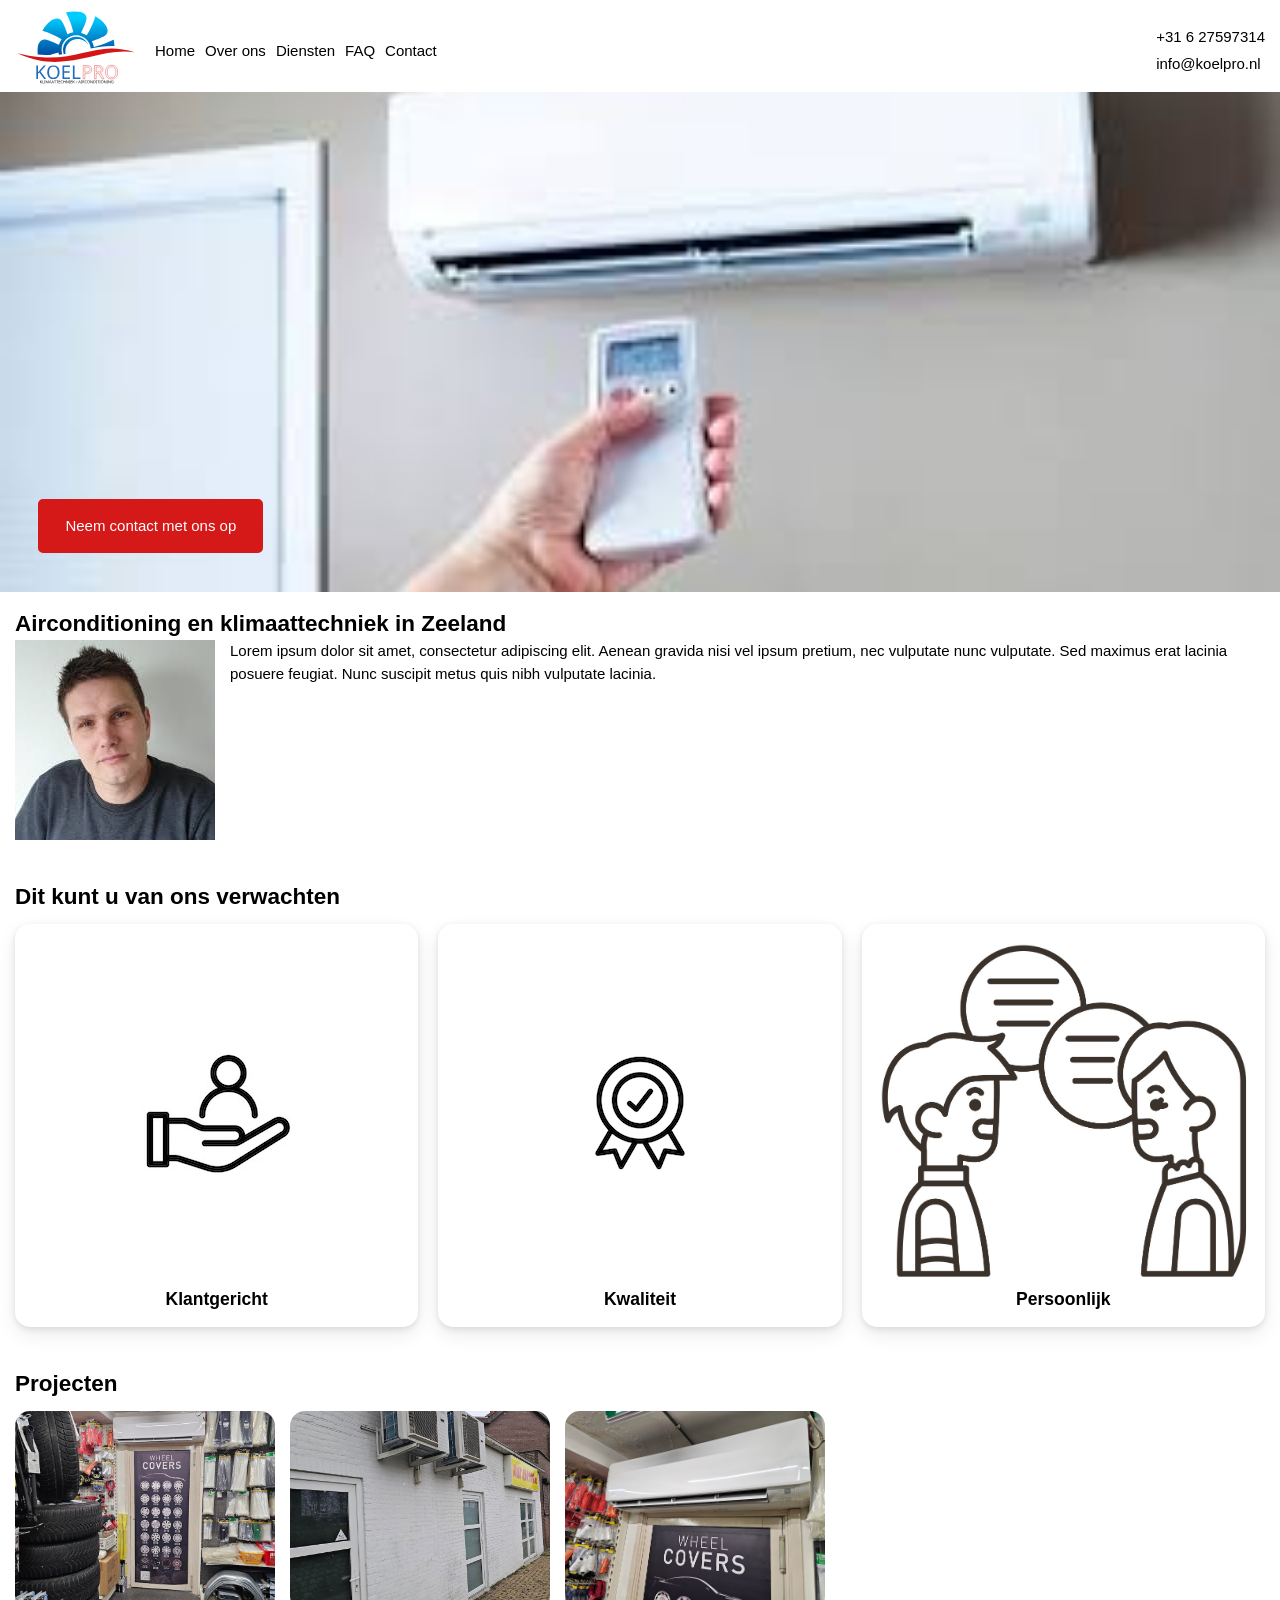
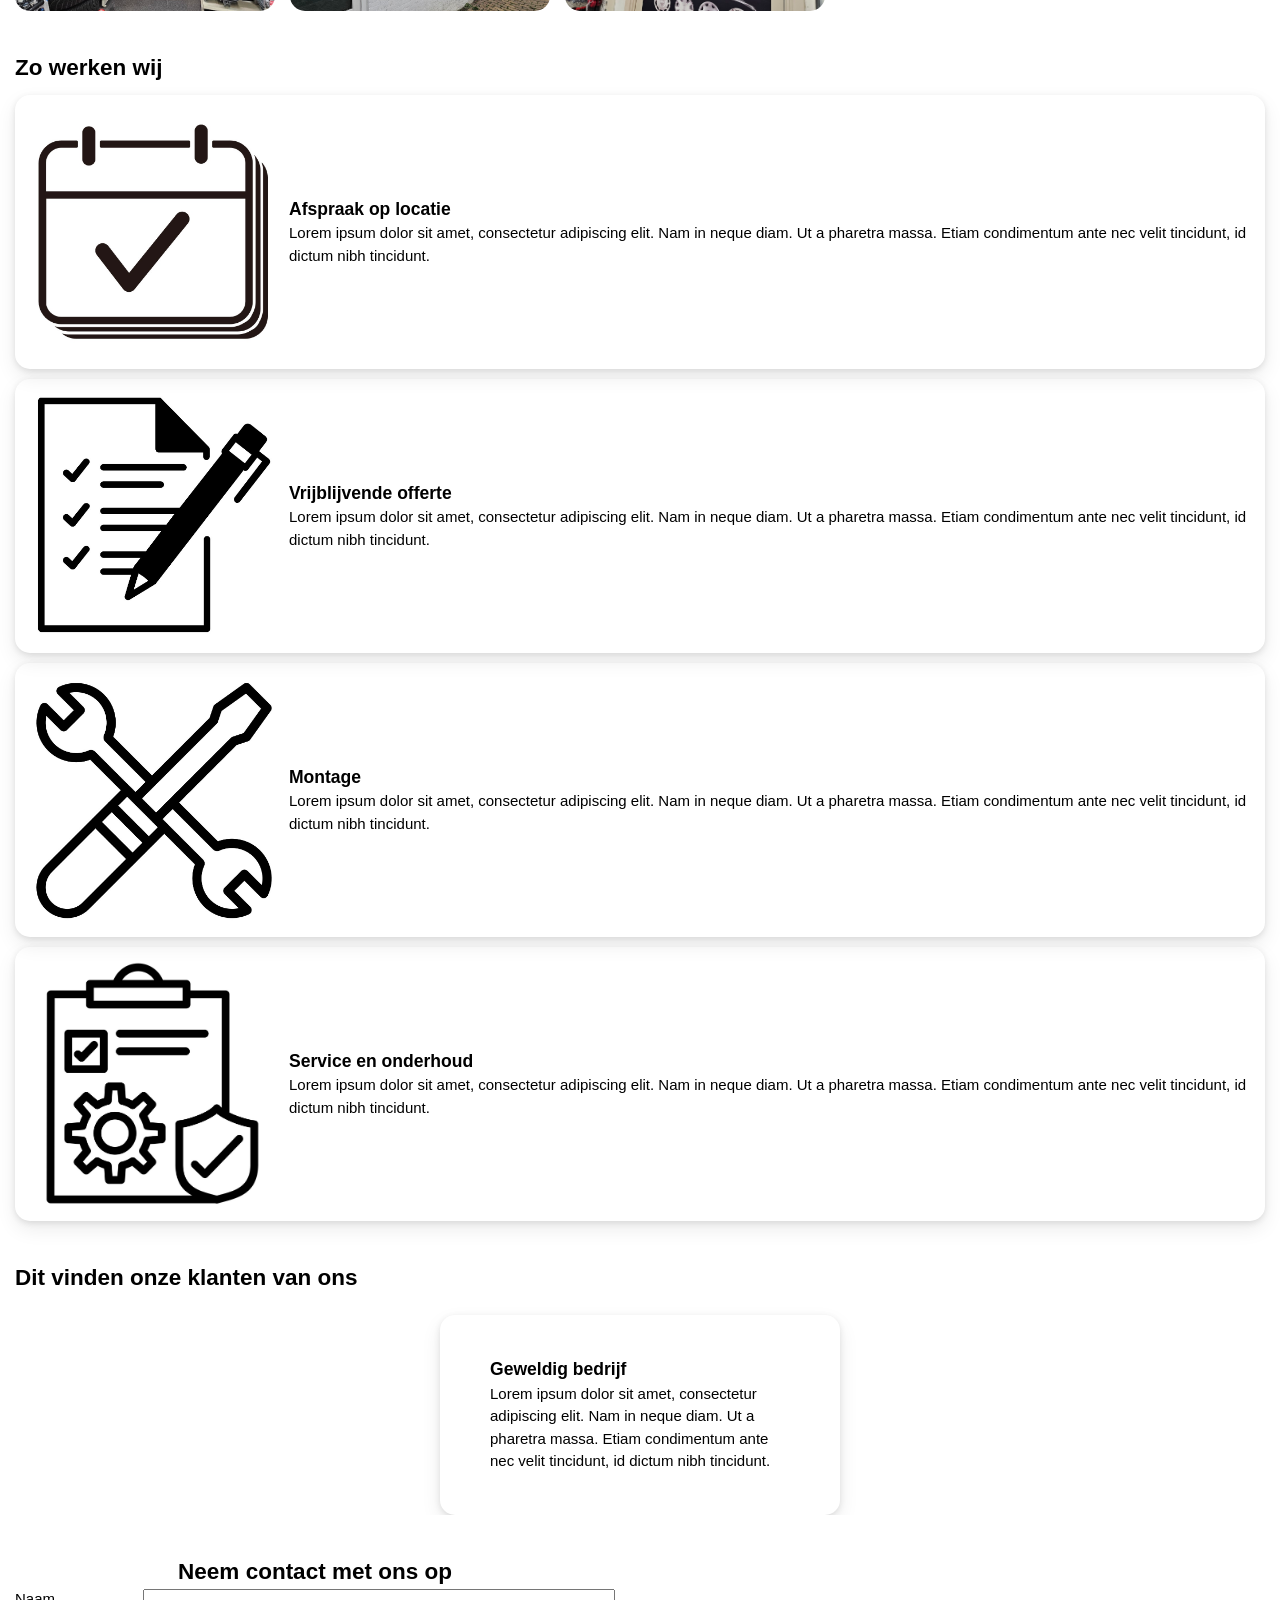
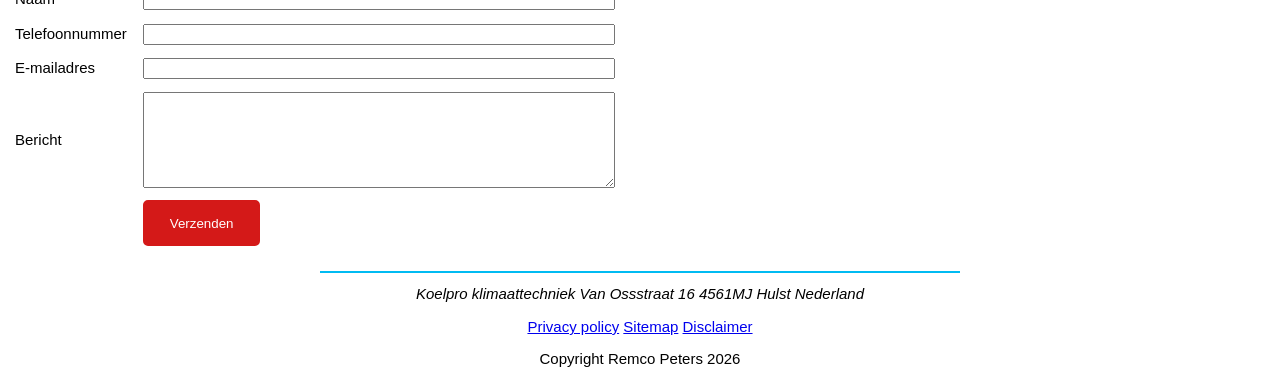
==== index.html @ f45bdb75 "added line to footer" ====
<!DOCTYPE html>
<html lang="nl-NL">

<head>
    <meta charset="UTF-8">
    <meta name="viewport" content="width=device-width, initial-scale=1.0">
    <meta name="robots" content="index, follow">
    <link rel="stylesheet" href="styles.css">
    <title>Koelpro | Airconditioning en klimaattechniek in Zeeland en omgeving</title>
    <meta name="description" content="Koelpro is uw partner in klimaattechniek. Door onze persoonlijke benadering en jarenlange ervaring bent u bij ons in goede handen.">
</head>

<body>
    <header class="pageheader">
        <div class="pageheader__top">
            <a class="pageheader__logo" href="index.html">
                <img src="/images/koelpro-logo-emailhandtekening.svg" alt="Koelpro logo">
            </a>
            <nav class="pageheader__nav">
                <a class="pageheader__navitem" href="index.html">Home</a>
                <a class="pageheader__navitem" href="over-ons.html">Over ons</a>
                <a class="pageheader__navitem" href="diensten.html">Diensten</a>
                <a class="pageheader__navitem" href="faq.html">FAQ</a>
                <a class="pageheader__navitem" href="contact.html">Contact</a>
            </nav>
            <div class="pageheader__right">
                <div class="pageheader__contact">
                    <a class="pageheader__contactphone" href="tel:+31627597314">+31 6 27597314</a>
                    <a class="pageheader__contactemail" href="mailto:info@koelpro.nl">info@koelpro.nl</a>
                </div>
            </div>
        </div>
    </header>

    <main>
        <section class="hero">
            <img class="hero__image" src="/images/hero-slide-1.jpg" alt="Binnenunit airconditioning gemonteerd aan muur">
            <div class="hero__text">
                <a class="cta__button" href="#contact">Neem contact met ons op</a>
            </div>
        </section>
        
        <section class="introductie section-padding">
            <h1>Airconditioning en klimaattechniek in Zeeland</h1>
                <div class="introductie__voorstellen">
                    <img src="/images/eigenaar.jpeg" alt="Foto van eigenaar">
                    <p>Lorem ipsum dolor sit amet, consectetur adipiscing elit. Aenean gravida nisi vel ipsum pretium, 
                    nec vulputate nunc vulputate. Sed maximus erat lacinia posuere feugiat. Nunc suscipit metus quis 
                    nibh vulputate lacinia.</p>
                </div>
        </section>

        <section class="values section-padding">
            <h2>Dit kunt u van ons verwachten</h2>
            <div class="values__cardcontainer">
                <div class="values__card card">
                    <img class="values__img" src="/images/icon-klantgericht.jpg" alt="Icoon van een hand die een poppetje draagt">
                    <h3>Klantgericht</h3>
                </div>

                <div class="values__card card">
                    <img class="values__img" src="/images/icon-kwaliteit.png" alt="Icoon van een kwaliteitslabel">
                    <h3>Kwaliteit</h3>
                </div>
                
                <div class="values__card card">
                    <img class="values__img" src="/images/icon-persoonlijk.jpg" alt="Icoon van 2 mensen die praten">
                    <h3>Persoonlijk</h3>
                </div>
            </div>
        </section>

        <section class="projects section-padding">
            <div>
                <h2>Projecten</h2>
                <div class="projects__gallery">
                    <img src="/images/projecten/winkel-hulst-1.jpg" alt="Foto van airco in winkel" class="projects__img">
                    <img src="images/projecten/winkel-hulst-2.jpg" alt="Foto van airco aan buitenkant winkel" class="projects__img">
                    <img src="images/projecten/winkel-hulst-3.jpg" alt="Foto van airco in winkel close-up" class="projects__img">
                </div>
            </div>
        </section>

        <section class="werkwijze section-padding">
            <div>
                <h2>Zo werken wij</h2>
                <div class="werkwijze__card card">
                    <img class="werkwijze__img" src="/images/icon-eerste-afspraak.jpg" alt="Icoon van een kalender">
                    <div class="werkwijze__tekst">
                        <h3>Afspraak op locatie</h3>
                        <p>Lorem ipsum dolor sit amet, consectetur adipiscing elit. Nam in neque diam. 
                        Ut a pharetra massa. Etiam condimentum ante nec velit tincidunt, id dictum nibh tincidunt.</p>
                    </div>
                </div>

                <div class="werkwijze__card card">
                    <img class="werkwijze__img" src="/images/icon-offerte.jpg" alt="Icoon van een offerte met een pen">
                    <div class="werkwijze__tekst">
                        <h3>Vrijblijvende offerte</h3>
                        <p>Lorem ipsum dolor sit amet, consectetur adipiscing elit. Nam in neque diam. 
                        Ut a pharetra massa. Etiam condimentum ante nec velit tincidunt, id dictum nibh tincidunt.</p>
                    </div>
                </div>

                <div class="werkwijze__card card">
                    <img class="werkwijze__img" src="/images/icon-montage.jpg" alt="Icoon van gereedschap">
                    <div class="werkwijze__tekst">
                        <h3>Montage</h3>
                        <p>Lorem ipsum dolor sit amet, consectetur adipiscing elit. Nam in neque diam. 
                        Ut a pharetra massa. Etiam condimentum ante nec velit tincidunt, id dictum nibh tincidunt.</p>
                    </div>
                </div> 

                <div class="werkwijze__card card">
                    <img class="werkwijze__img" src="/images/icon-service.jpg" alt="Icoon van een checklist">
                    <div class="werkwijze__tekst">
                        <h3>Service en onderhoud</h3>
                        <p>Lorem ipsum dolor sit amet, consectetur adipiscing elit. Nam in neque diam. 
                        Ut a pharetra massa. Etiam condimentum ante nec velit tincidunt, id dictum nibh tincidunt.</p>
                    </div>
                </div>
            </div>
        </section>

        <section class="reviews section-padding">
            <h2>Dit vinden onze klanten van ons</h2>
            <div class="reviews__cards">
                <div class="card reviews__card">
                    <h3>Geweldig bedrijf</h3>
                    <p>Lorem ipsum dolor sit amet, consectetur adipiscing elit. Nam in neque diam.
                    Ut a pharetra massa. Etiam condimentum ante nec velit tincidunt, id dictum nibh tincidunt.</p>
                </div>
                <div class="card reviews__card">
                    <h3>Heel persoonlijk</h3>
                    <p>Lorem ipsum dolor sit amet, consectetur adipiscing elit. Nam in neque diam.
                    Ut a pharetra massa. Etiam condimentum ante nec velit tincidunt, id dictum nibh tincidunt.</p>
                </div>
                <div class="card reviews__card">
                    <h3>Een verademing</h3>
                    <p>Lorem ipsum dolor sit amet, consectetur adipiscing elit. Nam in neque diam.
                    Ut a pharetra massa. Etiam condimentum ante nec velit tincidunt, id dictum nibh tincidunt.</p>
                </div>
            </div>
        </section>

        <section id="contact" class="contactformhome section-padding">
            <div class="contactformulier">
                <h2>Neem contact met ons op</h2>
                <form action="#" method="post">
                    <div class="contact__naam">
                        <label for="homenaam">Naam</label>                        
                        <input type="text" id="homenaam" name="naam" required>
                    </div>

                    <div class="contact_telefoonnummer">
                        <label for="hometelefoonnummer">Telefoonnummer</label>
                        <input type="tel" id="hometelefoonnummer" name="telefoonnummer" required>
                    </div>

                    <div class="contact__email">
                        <label for="homeemailadres">E-mailadres</label>
                        <input type="email" id="homeemailadres" name="emailadres" required>
                    </div>

                    <div class="contact__bericht">
                        <label for="homebericht">Bericht</label>
                        <textarea id="homebericht" name="bericht" rows="6" required></textarea>
                    </div>

                    <button type="submit" class="cta__button">Verzenden</button>
                </form>
            </div>
        </section>
    </main>

    <footer class="pagefooter pagefooter__line">
            <div class="pagefooter__address">
                <address>Koelpro klimaattechniek Van Ossstraat 16 4561MJ Hulst Nederland</address>
            </div>
            <div class="pagefooter__links">
                <a href="#">Privacy policy</a>
                <a href="#">Sitemap</a>
                <a href="#">Disclaimer</a>
            </div>
            <div class="pagefooter__copyright">
                <p>Copyright Remco Peters 2026</p>
            </div>
    </footer>

<script src="main.js"></script>

</body>

</html>
---- styles.css ----
/* ------------------------------------ROOT VARIABLES------------------------------------*/
:root {
    /* colors */
    --color-primary-blue: #0E6298;
    --color-primary-blue2: #00bbf2;
    --color-primary-white: #ffffff;
    --color-cta: #D41918;

    --color-text-base: #000;
    --color-text-light: #fff;

    --color-background: #fff;

    /* typography */
    --font-size-base: 15px;

    --lineheight-base: 1.5;
}

/* ------------------------------------GENERAL------------------------------------ */
*, *::before, *::after {
    box-sizing: border-box;
}

html, body {
    height: 100%; /* essentieel voor sticky footer */
    margin: 0;
    scroll-behavior: smooth;
}

body {
    font-family: Arial, Helvetica, sans-serif;
    font-size: var(--font-size-base);
    line-height: var(--lineheight-base);
    margin: 0px;
    background-color: var(--color-background);
    color: var(--color-text-base);
    min-height: 100%;
    display: flex;
    flex-direction: column;
}

h1, h2, h3, h4, p {
    margin: 0px;
}

.section-padding {
    padding: 15px 15px 25px 15px;
}

.sectiontitle-padding {
    padding-top: 15px;
}

.card {
    box-shadow:
        0 2px 6px rgba(0,0,0,0.1),
        0 8px 20px rgba(0,0,0,0.08);
    border-radius: 15px;
    padding: 15px;
    margin-top: 10px;
    display: inline-block;
}

main {
    flex: 1;
}

.cta__button {
    color: var(--color-text-light);
    border: var(--color-cta);
    border-style: solid;
    background-color: var(--color-cta);
    border-radius: 5px;
    padding: clamp(5px, 1vw, 14px) clamp(10px, 2vw, 24px);
    cursor: pointer;
    width: fit-content;
    margin-top: auto;
    text-decoration: none;
}

/* ------------------------------------HEADER AND FOOTER------------------------------------ */
.pageheader {
    background-color: var(--color-primary-white);
    padding-top: 10px;
    display: flex;
    flex-direction: column;
    position: relative;
}

.pageheader__top {
    display: flex;
}

.pageheader__logo img {
    max-width: 150px;
}

.pageheader__right {
    display: flex;
    flex-direction: column;
    align-items: flex-end;
    justify-content: center;
    padding-right: 15px;
    /* gap: 10px;
    margin-left: auto;
    padding-right: 10px; */
}

.pageheader__contact {
    display: flex;
    flex-direction: column;
    gap: 5px;
}

.pageheader__nav {
    display: flex;
    flex-direction: row;
    align-items: center;
    justify-content: center;
    margin-right: auto;
}

.pageheader__navitem {
    text-decoration: none;
    color: var(--color-text-dark);
    padding: 5px;
}

.pageheader__contactphone, .pageheader__contactemail {
    text-decoration: none;
    color: var(--color-text-dark);
}

.pagefooter {
    background-color: var(--color-primary-white);
    display: flex;
    flex-direction: column;
    align-items: center;
    padding: 10px;
    margin-left: auto;
    margin-right: auto;
}

.pagefooter__line {
    border-top: 2px solid var(--color-primary-blue2);
    width: 50%;
}

.pagefooter__links, .pagefooter__address {
    padding-bottom: 10px;
}

/* .pagefooter__address address {
    text-align: center;
} */

.pagefooter__spacer {
    flex: 1;
}

/* ------------------------------------INDEX.HTML------------------------------------ */

.hero {
    display: grid;
}

.hero__image {
    grid-area: 1 / 1;
    width: 100vw;
    height: 500px;
    /* min-height: clamp(300px, 50vw, 700px); */
    object-fit: cover;
}

.hero__text {
    grid-area: 1 / 1;
    padding: clamp(15px, 3vw, 40px);
    display: flex;
    flex-direction: column;
    gap: clamp(16px, 4vw, 48px);
}

.introductie {
    /* background-color: var(--color-primary-blue); */
    background-color: var(--color-primary-white);
    display: flex;
    flex-wrap: nowrap;
    flex-direction: column;
}

.introductie img {
    float: left;
    padding-right: 15px;
    padding-bottom: 0px;
}

.values {
    background-color: var(--color-background);
    /* display: flex; */
    flex-direction: column;
    flex-wrap: wrap;
    gap: 10px;
}

.values__cardcontainer {
    display: flex;
    flex-direction: row;
    gap: 20px;
}

.values__img {
    width: 100%;
    flex: 1 1 auto;   
    min-height: 0;      
    min-width: 0;
    object-fit: scale-down;
}

.values__card {
    aspect-ratio: 1 / 1;
    display: flex;
    flex-direction: column;
    align-items: center;
    flex: 1 1 0;
    min-height: 0;
    min-width: 0;
}

.projects {
    /* background-color: var(--color-primary-blue); */
    background-color: var(--color-primary-white);
}

.projects__gallery {
    display: flex;
    gap: 15px;
    overflow-x: auto;
    scroll-snap-type: x mandatory;
    padding-bottom: 0px;
    margin-top: 10px;
    scrollbar-width: none;
    scroll-marker-group: after;
}

.projects__img::scroll-marker {
    content: " ";
    border: 1px solid var(--color-cta);
    height: 1em;
    width: 1em;
    border-radius: 50%;
}

.projects__img {
    flex: 0 0 auto;
    width: 260px;
    height: 200px;
    object-fit: cover;
    border-radius: 15px;
    scroll-snap-align: start;
}

.werkwijze {
    background-color: var(--color-background);
}

.werkwijze__img {
    width: 20%;
    height: 92%;
    object-fit: scale-down;
    aspect-ratio: 1 / 1;
}

.werkwijze__card {
    width: 100%;
    display: flex;
    flex-direction: row;
    align-items: center;
    gap: 15px;
}

.reviews {
    /* background-color: var(--color-primary-blue); */
    background-color: var(--color-primary-white);
    /* width: 100vw; */
}

.reviews__cards {
    overflow-x: auto;
    scroll-snap-type: x mandatory;
    /* width: 100vw; */
    display: flex;
    flex-direction: row;
    --card-width: min(85%, 400px);
    gap: 0;                      /* was 15px */
    padding-block: 10px;         /* voorkomt afgeknipte box-shadow */
    /* verwijder max-width en margin-inline uit mijn vorige voorstel */
    scrollbar-width: none;
    padding-bottom: 0px;
    scroll-marker-group: after;
}

.reviews__card {
    background-color: var(--color-background);
    scroll-snap-align: center;
    display: flex;
    flex-direction: column;
    justify-content: center;
    flex: 0 0 var(--card-width);
    margin-inline: calc((100% - var(--card-width)) / 2);
    padding: 0 50px 0 50px;
    height: 200px;
}

.reviews__cards::after {
    content: "";
    flex: 0 0 calc((100% - var(--card-width)) / 2);
}

.reviews__card::scroll-marker {
    content: " ";
    border: 1px solid var(--color-cta);
    height: 1em;
    width: 1em;
    border-radius: 50%;
}

::scroll-marker-group {
    display: flex;
    gap: 0.2em;
    justify-content: center;
    margin-top: 5px;    
}

::scroll-marker:target-current {
  background: var(--color-cta);
}

/* ------------------------------------over-ons.HTML------------------------------------ */
.aboutus > img {
    float: left;
    padding-right: 25px;
    padding-bottom: 3px;
}

/* ------------------------------------diensten.HTML------------------------------------ */
.producten > .card {
    margin-bottom: 10px;
}

/* ------------------------------------FAQ.HTML------------------------------------ */

.faq__category {
    padding-top: 15px;
}

.faq__question {
    padding-bottom: 15px;
}

.faq__card {
    width: 100%;
}

/* ------------------------------------CONTACT.HTML------------------------------------ */

.contact__form {
    padding-top: 15px;
}

.contactformulier {
    display: flex;
    flex-direction: column;
    /* justify-content: center; */
    align-items: center;
    /* width: 300px; */
}

#contact form {
    display: grid;
    grid-template-columns: auto 1fr; /* kolom 1: zo breed als het langste label, kolom 2: rest van de ruimte */
    gap: 12px 16px; /* rij-afstand, kolom-afstand */
    align-items: center;
    /* max-width: 500px; */
    width: 100%;
}

#contact form > div {
    display: grid;
    grid-template-columns: subgrid; /* laat deze div meedoen in de grid-kolommen van de form */
    grid-column: 1 / -1; /* div neemt beide kolommen in */
    align-items: center;
}

#contact label {
    text-align: left;
}

#contact input,
#contact textarea {
    /* width: 100vw; */
    box-sizing: border-box;
}

#contact button[type="submit"] {
    grid-column: 2; /* knop start in dezelfde kolom als de velden */
}

.contact__text {
    padding-bottom: 15px;
}

#contact > div {
    width: 100%;
    max-width: 600px; /* kies zelf */
}
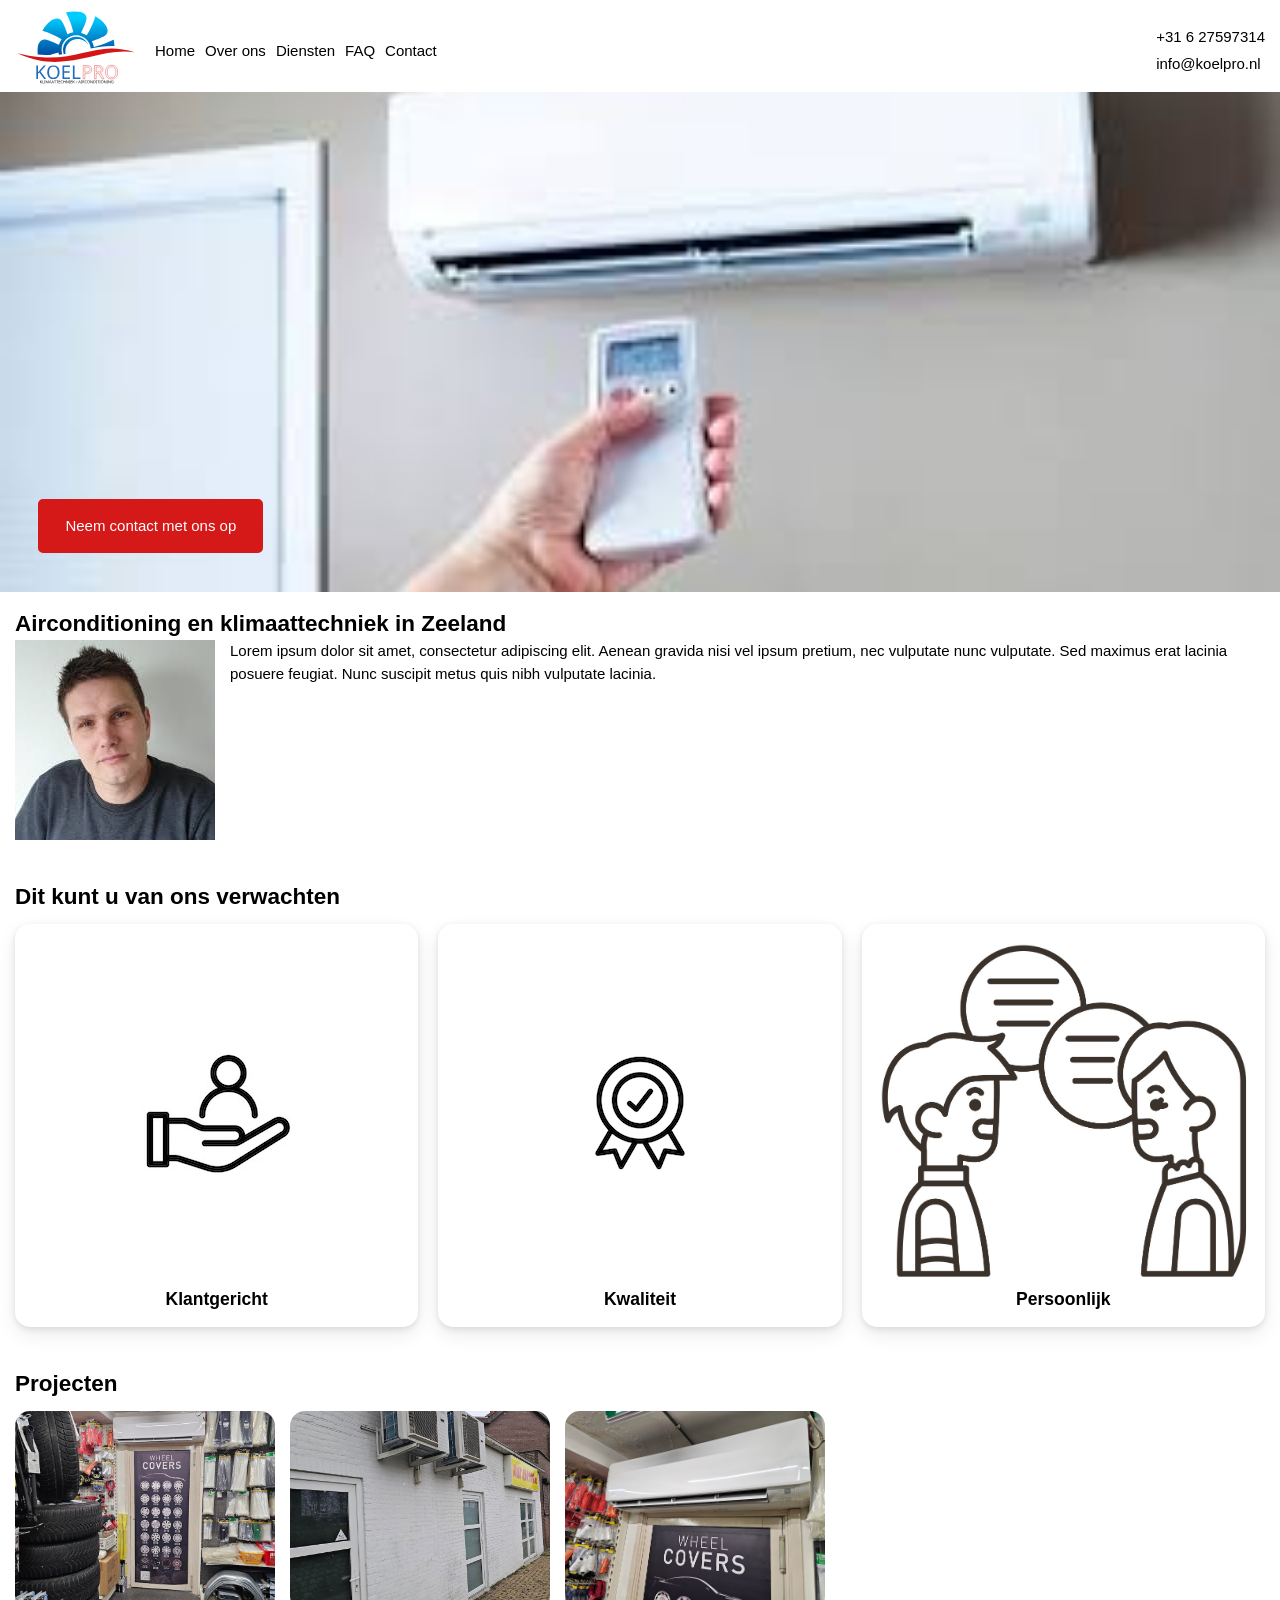
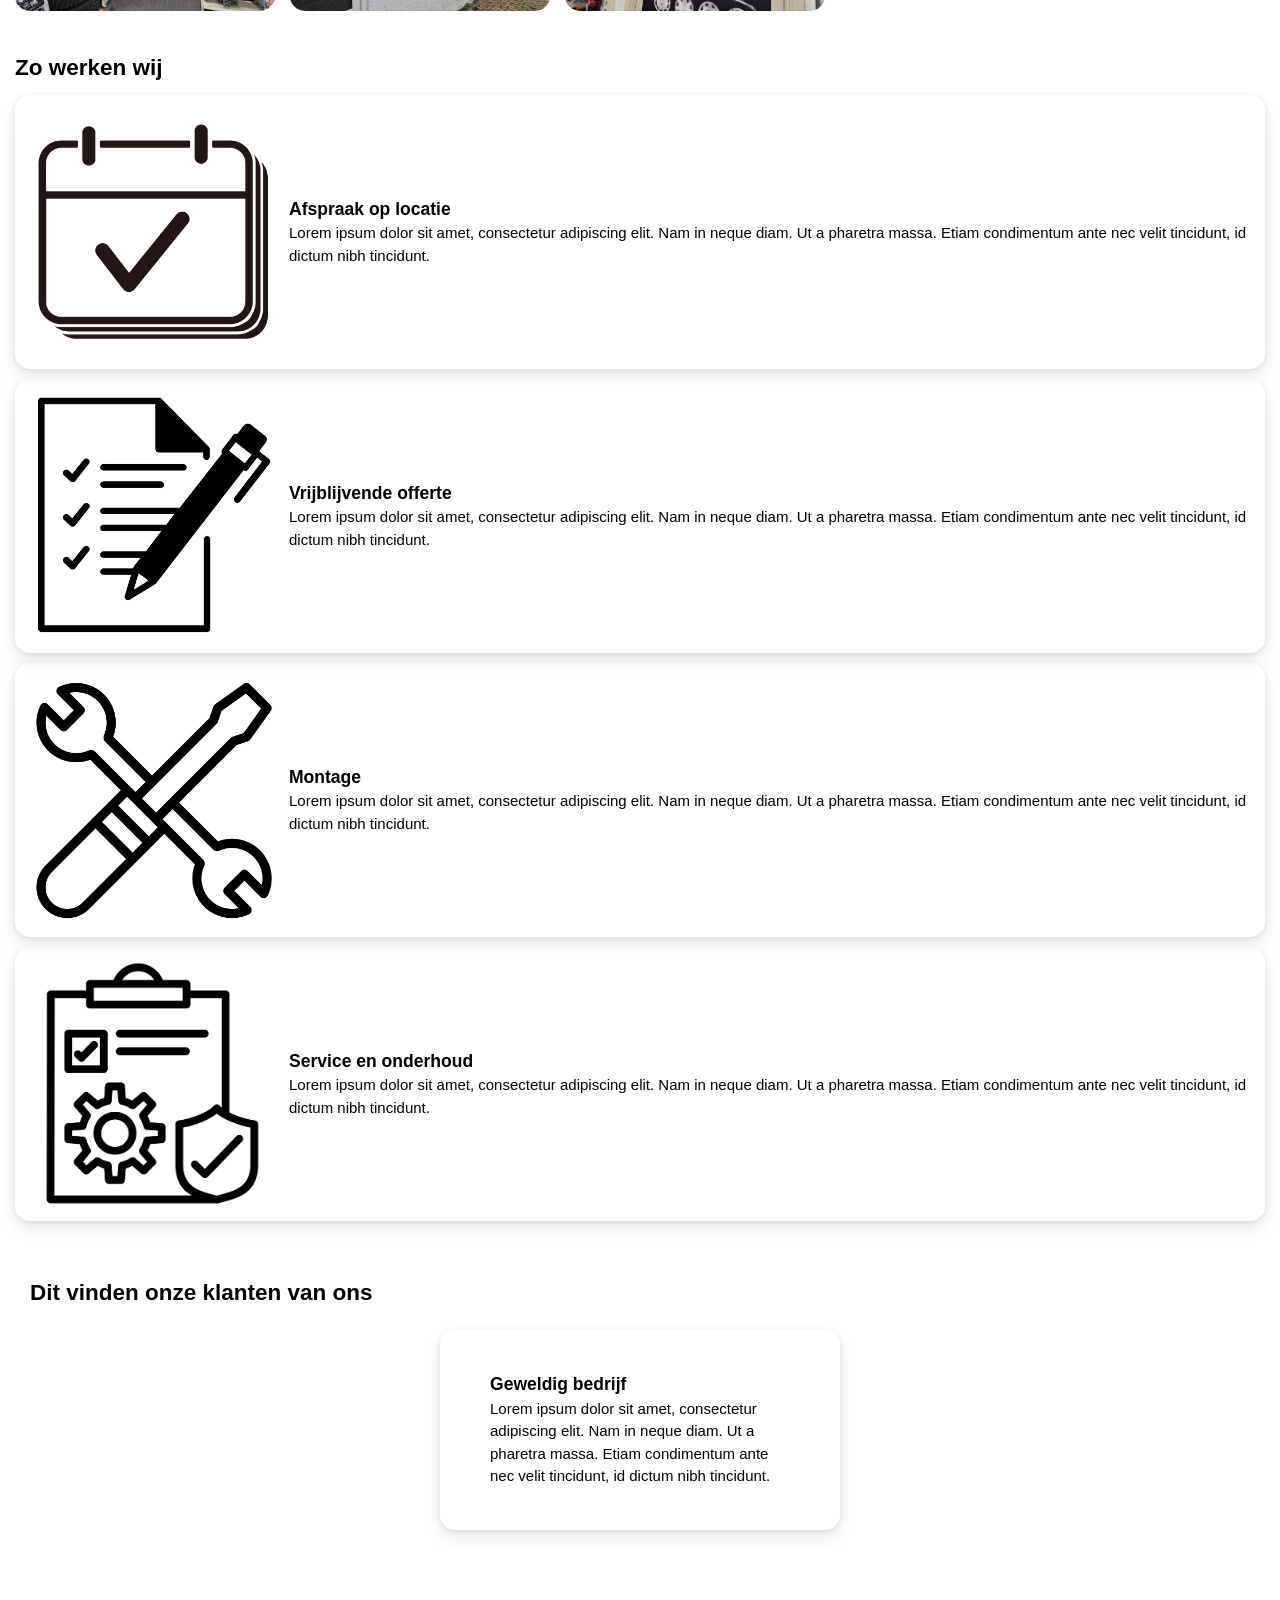
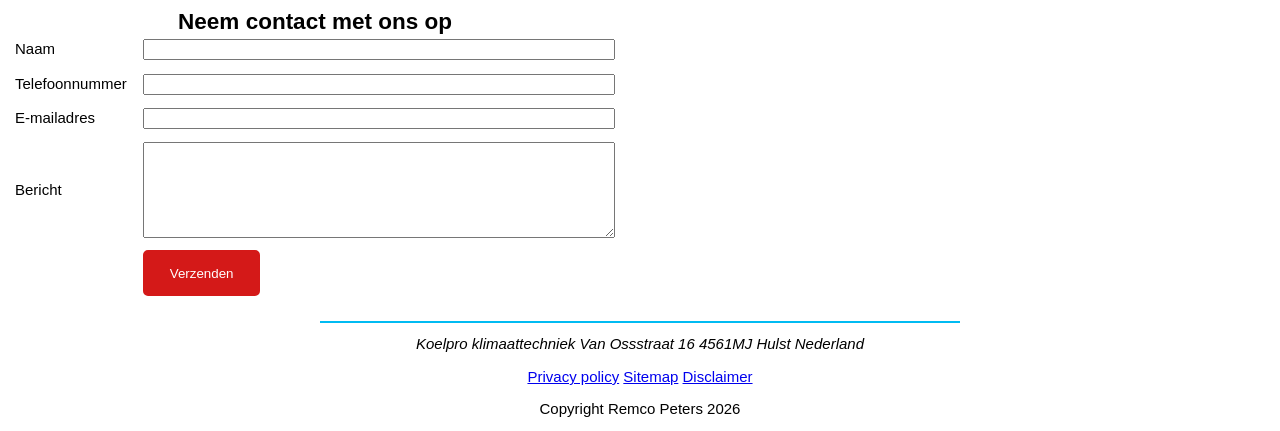
==== commit c5bb78a3: "tried adjusting contactform, didn't work" ====
--- a/index.html
+++ b/index.html
@@ -166,7 +166,6 @@
                         <label for="homebericht">Bericht</label>
                         <textarea id="homebericht" name="bericht" rows="6" required></textarea>
                     </div>
-
                     <button type="submit" class="cta__button">Verzenden</button>
                 </form>
             </div>
--- a/styles.css
+++ b/styles.css
@@ -283,6 +283,7 @@
     /* background-color: var(--color-primary-blue); */
     background-color: var(--color-primary-white);
     /* width: 100vw; */
+    margin: 15px;
 }
 
 .reviews__cards {
@@ -296,7 +297,7 @@
     padding-block: 10px;         /* voorkomt afgeknipte box-shadow */
     /* verwijder max-width en margin-inline uit mijn vorige voorstel */
     scrollbar-width: none;
-    padding-bottom: 0px;
+    padding-bottom: 20px;
     scroll-marker-group: after;
 }
 
@@ -403,7 +404,7 @@
 }
 
 #contact button[type="submit"] {
-    grid-column: 2; /* knop start in dezelfde kolom als de velden */
+    grid-column: 2; /*knop start in dezelfde kolom als de velden */
 }
 
 .contact__text {
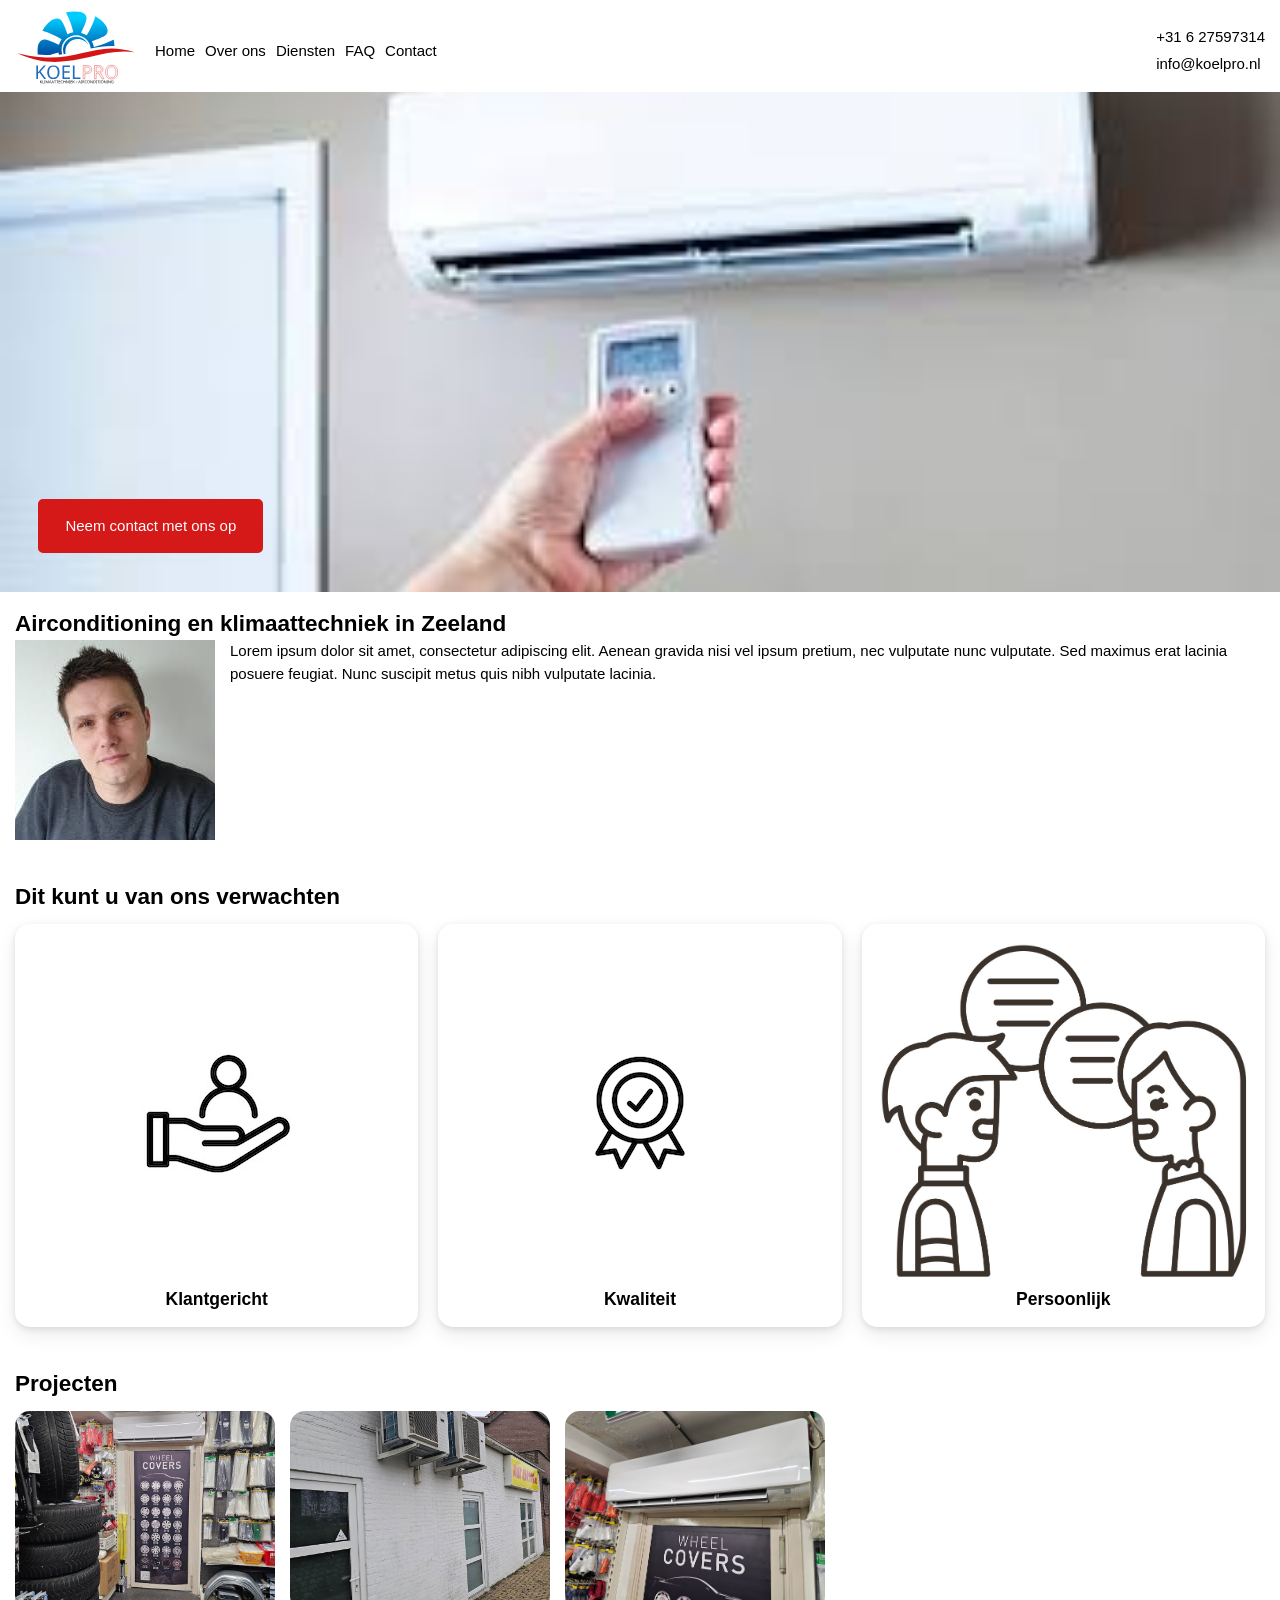
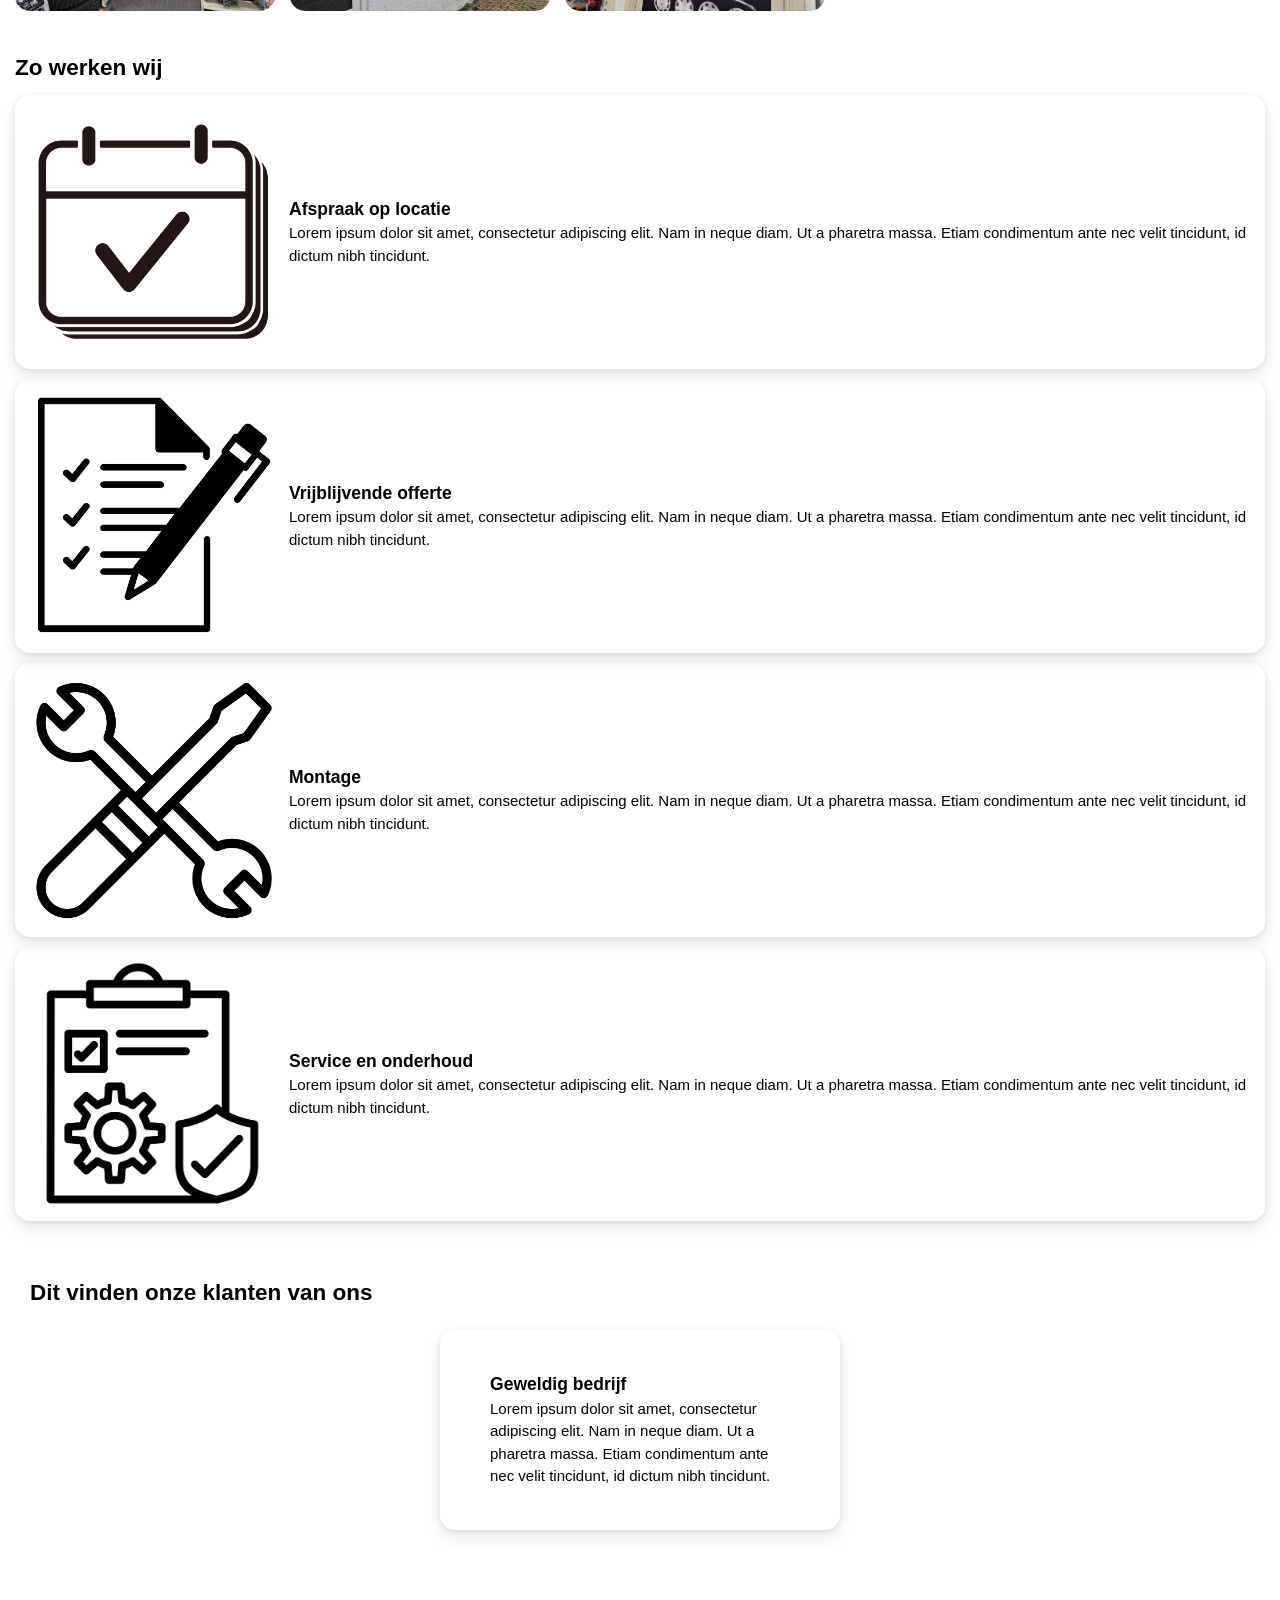
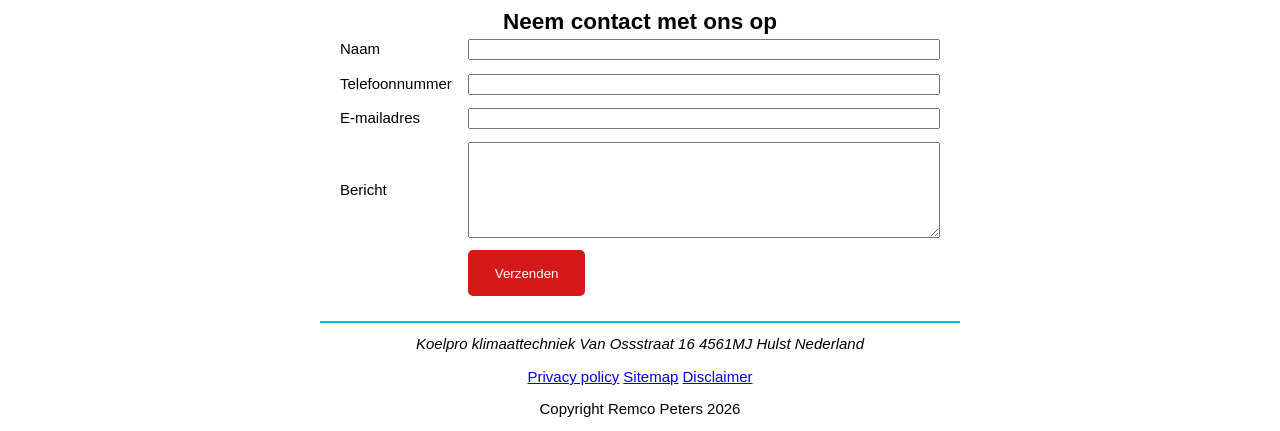
==== commit 17c7dbea: "adjusted contactform" ====
--- a/index.html
+++ b/index.html
@@ -143,8 +143,8 @@
             </div>
         </section>
 
-        <section id="contact" class="contactformhome section-padding">
-            <div class="contactformulier">
+        <section id="contact" class="section-padding">
+            <div class="contactformulier contactform__home">
                 <h2>Neem contact met ons op</h2>
                 <form action="#" method="post">
                     <div class="contact__naam">
--- a/styles.css
+++ b/styles.css
@@ -365,10 +365,6 @@
 
 /* ------------------------------------CONTACT.HTML------------------------------------ */
 
-.contact__form {
-    padding-top: 15px;
-}
-
 .contactformulier {
     display: flex;
     flex-direction: column;
@@ -414,4 +410,8 @@
 #contact > div {
     width: 100%;
     max-width: 600px; /* kies zelf */
+}
+
+#contact > .contactform__home {
+    margin-inline: auto;
 }
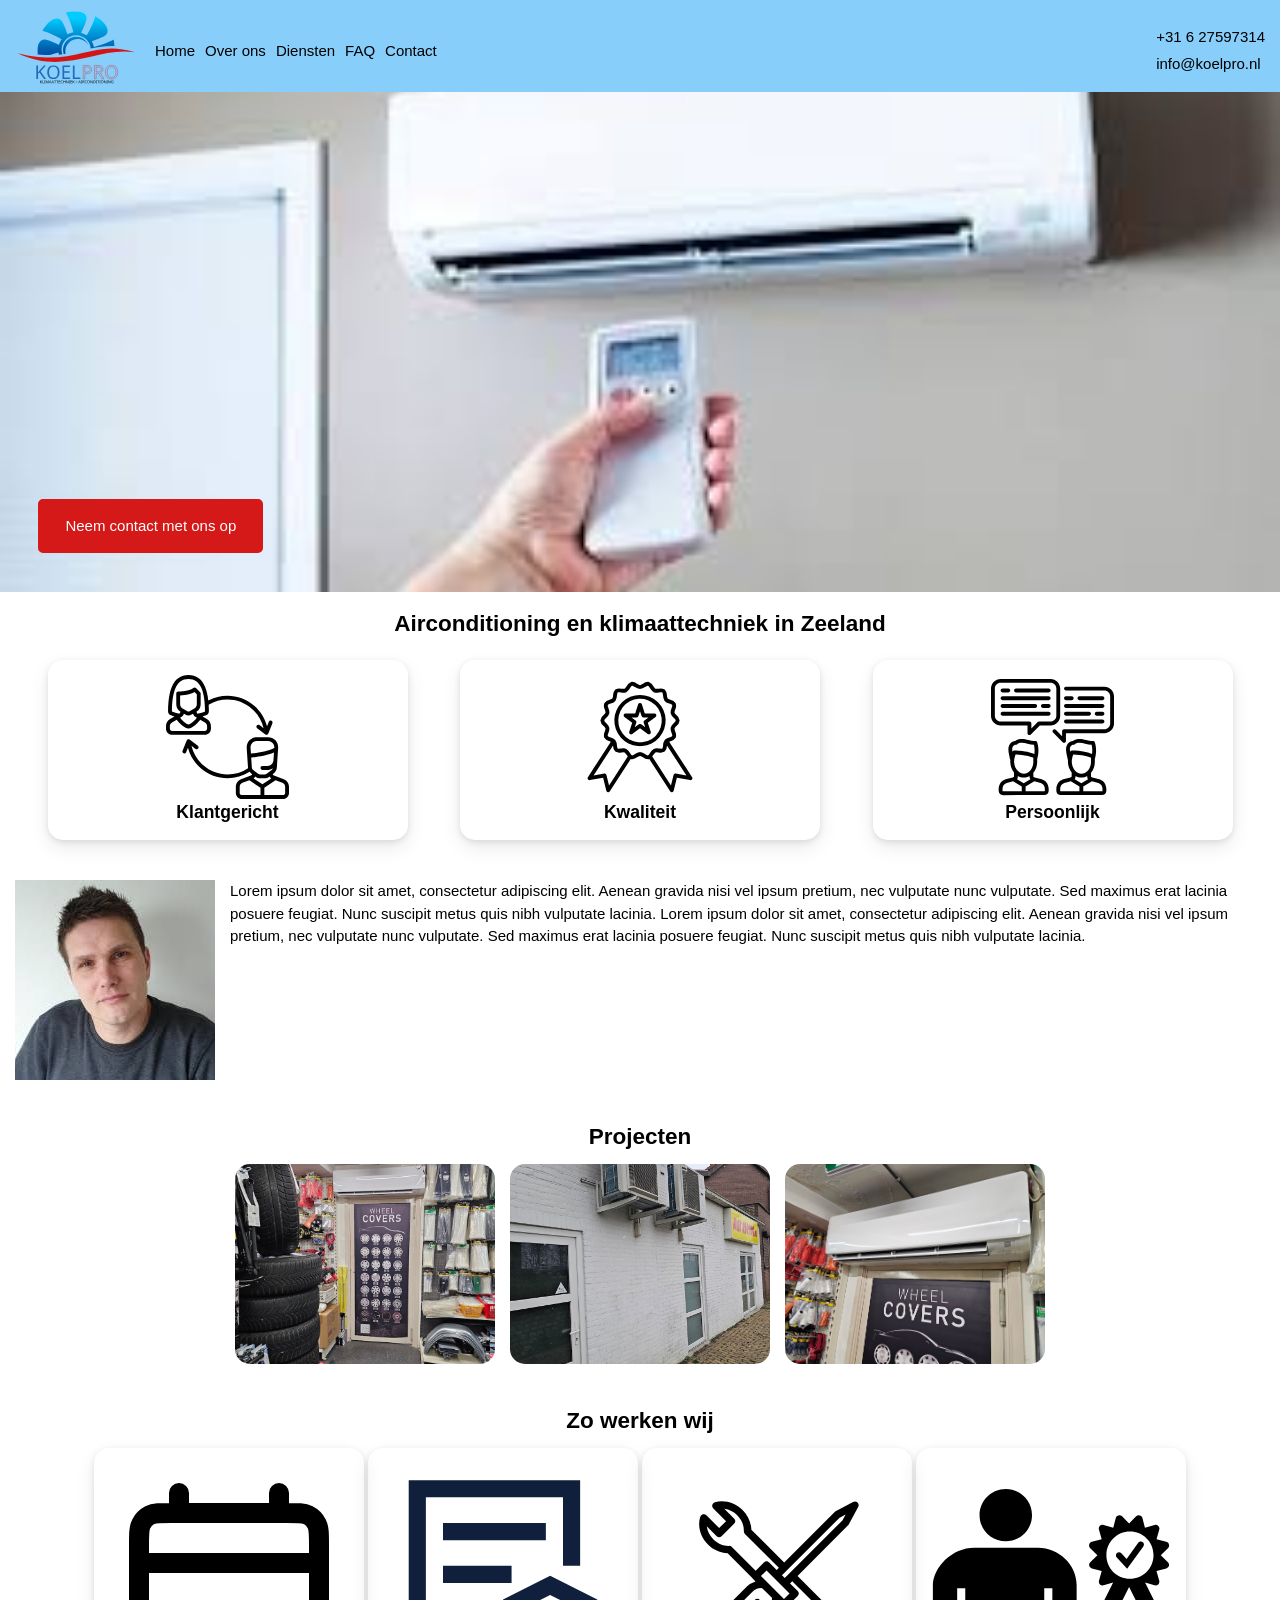
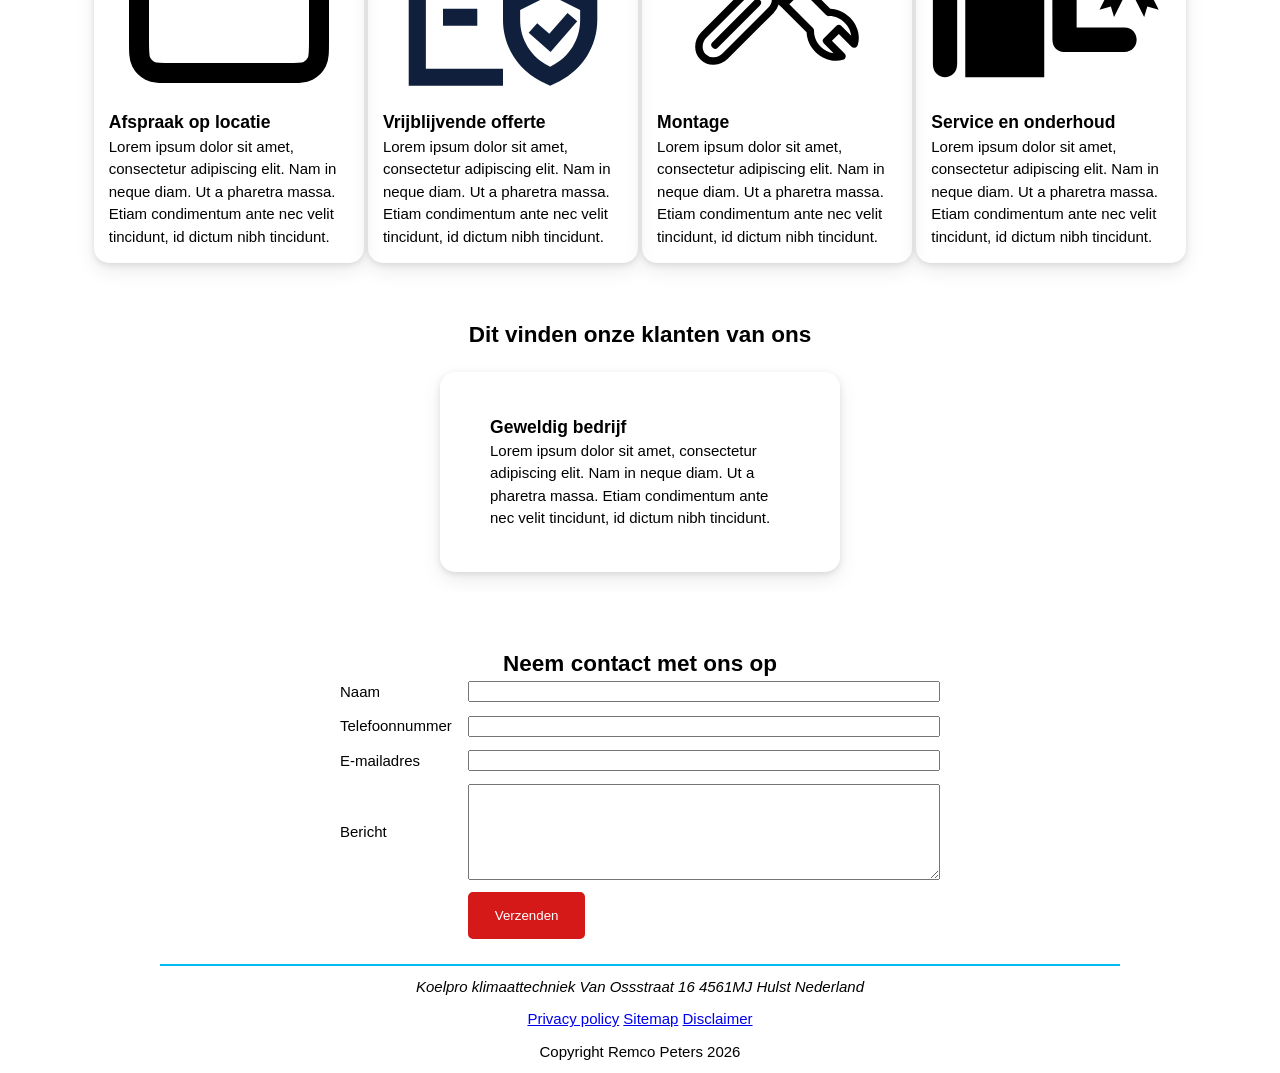
==== commit 065104b2: "center content, adjust images to svg" ====
--- a/index.html
+++ b/index.html
@@ -39,35 +39,39 @@
                 <a class="cta__button" href="#contact">Neem contact met ons op</a>
             </div>
         </section>
+
+        <section class="values section-padding">
+            <div class="values__h2">
+                <h1>Airconditioning en klimaattechniek in Zeeland</h1>
+                <!-- <h2>Dit kunt u van ons verwachten</h2> -->
+            </div>
+            <div class="values__cardcontainer">
+                <div class="values__card card">
+                    <img class="values__img" src="/images/klantgericht.svg" alt="Icoon van een hand die een poppetje draagt">
+                    <h3>Klantgericht</h3>
+                </div>
+
+                <div class="values__card card">
+                    <img class="values__img" src="/images/kwaliteit.svg" alt="Icoon van een kwaliteitslabel">
+                    <h3>Kwaliteit</h3>
+                </div>
+                
+                <div class="values__card card">
+                    <img class="values__img" src="/images/persoonlijk.svg" alt="Icoon van 2 mensen die praten">
+                    <h3>Persoonlijk</h3>
+                </div>
+            </div>
+        </section>
         
         <section class="introductie section-padding">
-            <h1>Airconditioning en klimaattechniek in Zeeland</h1>
                 <div class="introductie__voorstellen">
                     <img src="/images/eigenaar.jpeg" alt="Foto van eigenaar">
                     <p>Lorem ipsum dolor sit amet, consectetur adipiscing elit. Aenean gravida nisi vel ipsum pretium, 
                     nec vulputate nunc vulputate. Sed maximus erat lacinia posuere feugiat. Nunc suscipit metus quis 
+                    nibh vulputate lacinia. Lorem ipsum dolor sit amet, consectetur adipiscing elit. Aenean gravida nisi vel ipsum pretium, 
+                    nec vulputate nunc vulputate. Sed maximus erat lacinia posuere feugiat. Nunc suscipit metus quis 
                     nibh vulputate lacinia.</p>
                 </div>
-        </section>
-
-        <section class="values section-padding">
-            <h2>Dit kunt u van ons verwachten</h2>
-            <div class="values__cardcontainer">
-                <div class="values__card card">
-                    <img class="values__img" src="/images/icon-klantgericht.jpg" alt="Icoon van een hand die een poppetje draagt">
-                    <h3>Klantgericht</h3>
-                </div>
-
-                <div class="values__card card">
-                    <img class="values__img" src="/images/icon-kwaliteit.png" alt="Icoon van een kwaliteitslabel">
-                    <h3>Kwaliteit</h3>
-                </div>
-                
-                <div class="values__card card">
-                    <img class="values__img" src="/images/icon-persoonlijk.jpg" alt="Icoon van 2 mensen die praten">
-                    <h3>Persoonlijk</h3>
-                </div>
-            </div>
         </section>
 
         <section class="projects section-padding">
@@ -83,47 +87,51 @@
 
         <section class="werkwijze section-padding">
             <div>
-                <h2>Zo werken wij</h2>
-                <div class="werkwijze__card card">
-                    <img class="werkwijze__img" src="/images/icon-eerste-afspraak.jpg" alt="Icoon van een kalender">
-                    <div class="werkwijze__tekst">
-                        <h3>Afspraak op locatie</h3>
-                        <p>Lorem ipsum dolor sit amet, consectetur adipiscing elit. Nam in neque diam. 
-                        Ut a pharetra massa. Etiam condimentum ante nec velit tincidunt, id dictum nibh tincidunt.</p>
-                    </div>
-                </div>
-
-                <div class="werkwijze__card card">
-                    <img class="werkwijze__img" src="/images/icon-offerte.jpg" alt="Icoon van een offerte met een pen">
-                    <div class="werkwijze__tekst">
-                        <h3>Vrijblijvende offerte</h3>
-                        <p>Lorem ipsum dolor sit amet, consectetur adipiscing elit. Nam in neque diam. 
-                        Ut a pharetra massa. Etiam condimentum ante nec velit tincidunt, id dictum nibh tincidunt.</p>
-                    </div>
-                </div>
-
-                <div class="werkwijze__card card">
-                    <img class="werkwijze__img" src="/images/icon-montage.jpg" alt="Icoon van gereedschap">
-                    <div class="werkwijze__tekst">
-                        <h3>Montage</h3>
-                        <p>Lorem ipsum dolor sit amet, consectetur adipiscing elit. Nam in neque diam. 
-                        Ut a pharetra massa. Etiam condimentum ante nec velit tincidunt, id dictum nibh tincidunt.</p>
-                    </div>
-                </div> 
-
-                <div class="werkwijze__card card">
-                    <img class="werkwijze__img" src="/images/icon-service.jpg" alt="Icoon van een checklist">
-                    <div class="werkwijze__tekst">
-                        <h3>Service en onderhoud</h3>
-                        <p>Lorem ipsum dolor sit amet, consectetur adipiscing elit. Nam in neque diam. 
-                        Ut a pharetra massa. Etiam condimentum ante nec velit tincidunt, id dictum nibh tincidunt.</p>
-                    </div>
-                </div>
+                <div class="werkwijze__title">
+                    <h2>Zo werken wij</h2>
+                </div>
+                    <div class="werkwijze__card card">
+                        <img class="werkwijze__img" src="/images/afspraak.svg" alt="Icoon van een kalender">
+                        <div class="werkwijze__tekst">
+                            <h3>Afspraak op locatie</h3>
+                            <p>Lorem ipsum dolor sit amet, consectetur adipiscing elit. Nam in neque diam. 
+                            Ut a pharetra massa. Etiam condimentum ante nec velit tincidunt, id dictum nibh tincidunt.</p>
+                        </div>
+                    </div>
+
+                    <div class="werkwijze__card card">
+                        <img class="werkwijze__img" src="/images/offerte.svg" alt="Icoon van een offerte met een pen">
+                        <div class="werkwijze__tekst">
+                            <h3>Vrijblijvende offerte</h3>
+                            <p>Lorem ipsum dolor sit amet, consectetur adipiscing elit. Nam in neque diam. 
+                            Ut a pharetra massa. Etiam condimentum ante nec velit tincidunt, id dictum nibh tincidunt.</p>
+                        </div>
+                    </div>
+
+                    <div class="werkwijze__card card">
+                        <img class="werkwijze__img" src="/images/installatie.svg" alt="Icoon van gereedschap">
+                        <div class="werkwijze__tekst">
+                            <h3>Montage</h3>
+                            <p>Lorem ipsum dolor sit amet, consectetur adipiscing elit. Nam in neque diam. 
+                            Ut a pharetra massa. Etiam condimentum ante nec velit tincidunt, id dictum nibh tincidunt.</p>
+                        </div>
+                    </div> 
+
+                    <div class="werkwijze__card card">
+                        <img class="werkwijze__img" src="/images/service.svg" alt="Icoon van een checklist">
+                        <div class="werkwijze__tekst">
+                            <h3>Service en onderhoud</h3>
+                            <p>Lorem ipsum dolor sit amet, consectetur adipiscing elit. Nam in neque diam. 
+                            Ut a pharetra massa. Etiam condimentum ante nec velit tincidunt, id dictum nibh tincidunt.</p>
+                        </div>
+                    </div>
             </div>
         </section>
 
         <section class="reviews section-padding">
-            <h2>Dit vinden onze klanten van ons</h2>
+            <div class="reviews__title">
+                <h2>Dit vinden onze klanten van ons</h2>
+            </div>
             <div class="reviews__cards">
                 <div class="card reviews__card">
                     <h3>Geweldig bedrijf</h3>
--- a/styles.css
+++ b/styles.css
@@ -23,8 +23,8 @@
 }
 
 html, body {
-    height: 100%; /* essentieel voor sticky footer */
-    margin: 0;
+    /*height: 100%; essentieel voor sticky footer
+    margin: 0;*/
     scroll-behavior: smooth;
 }
 
@@ -35,7 +35,7 @@
     margin: 0px;
     background-color: var(--color-background);
     color: var(--color-text-base);
-    min-height: 100%;
+    min-height: 100vh;
     display: flex;
     flex-direction: column;
 }
@@ -81,11 +81,14 @@
 
 /* ------------------------------------HEADER AND FOOTER------------------------------------ */
 .pageheader {
-    background-color: var(--color-primary-white);
+    background-color: lightskyblue;
     padding-top: 10px;
     display: flex;
     flex-direction: column;
-    position: relative;
+    /* border-bottom: 2px solid var(--color-primary-blue2); */
+    position: sticky;
+    top: 0;
+    z-index: 100;
 }
 
 .pageheader__top {
@@ -123,13 +126,13 @@
 
 .pageheader__navitem {
     text-decoration: none;
-    color: var(--color-text-dark);
+    color: var(--color-text-base);
     padding: 5px;
 }
 
 .pageheader__contactphone, .pageheader__contactemail {
     text-decoration: none;
-    color: var(--color-text-dark);
+    color: var(--color-text-base);
 }
 
 .pagefooter {
@@ -144,7 +147,7 @@
 
 .pagefooter__line {
     border-top: 2px solid var(--color-primary-blue2);
-    width: 50%;
+    width: 75%;
 }
 
 .pagefooter__links, .pagefooter__address {
@@ -197,16 +200,22 @@
 
 .values {
     background-color: var(--color-background);
-    /* display: flex; */
+    display: flex;
     flex-direction: column;
     flex-wrap: wrap;
     gap: 10px;
 }
 
+.values__h2 {
+    display: flex;
+    justify-content: center;
+}
+
 .values__cardcontainer {
     display: flex;
     flex-direction: row;
     gap: 20px;
+    justify-content: space-evenly;
 }
 
 .values__img {
@@ -218,18 +227,27 @@
 }
 
 .values__card {
-    aspect-ratio: 1 / 1;
-    display: flex;
-    flex-direction: column;
-    align-items: center;
-    flex: 1 1 0;
+    /* aspect-ratio: 1 / 1; */
+    display: flex;
+    flex-direction: column;
+    align-items: center;
+    /* flex: 1 1 0;
     min-height: 0;
-    min-width: 0;
+    min-width: 0; */
+    height: 20vh;
+    width: 40vh;
 }
 
 .projects {
     /* background-color: var(--color-primary-blue); */
     background-color: var(--color-primary-white);
+    display: flex;
+    justify-content: center;
+}
+
+.projects h2 {
+    display: flex;
+    justify-content: center;
 }
 
 .projects__gallery {
@@ -261,22 +279,45 @@
 }
 
 .werkwijze {
-    background-color: var(--color-background);
+    display: flex;
+    flex-direction: row;
+    justify-content: space-evenly;
+    gap: 20px;
+}
+
+.werkwijze__title {
+    display: flex;
+    justify-content: center;
 }
 
 .werkwijze__img {
-    width: 20%;
+    /* width: 20%;
     height: 92%;
+    object-fit:fill;
+    aspect-ratio: 1 / 1; */
+    width: 100%;
+    height: 100%;
+    flex: 1 1 auto;   
+    min-height: 0;      
+    min-width: 0;
     object-fit: scale-down;
-    aspect-ratio: 1 / 1;
 }
 
 .werkwijze__card {
-    width: 100%;
+    /* height: 50vh;
+    width: auto;
     display: flex;
     flex-direction: row;
     align-items: center;
-    gap: 15px;
+    gap: 15px; */
+    height: auto;
+    width: 30vh;
+    object-fit: contain;
+}
+
+.reviews__title {
+    display: flex;
+    justify-content: center;
 }
 
 .reviews {
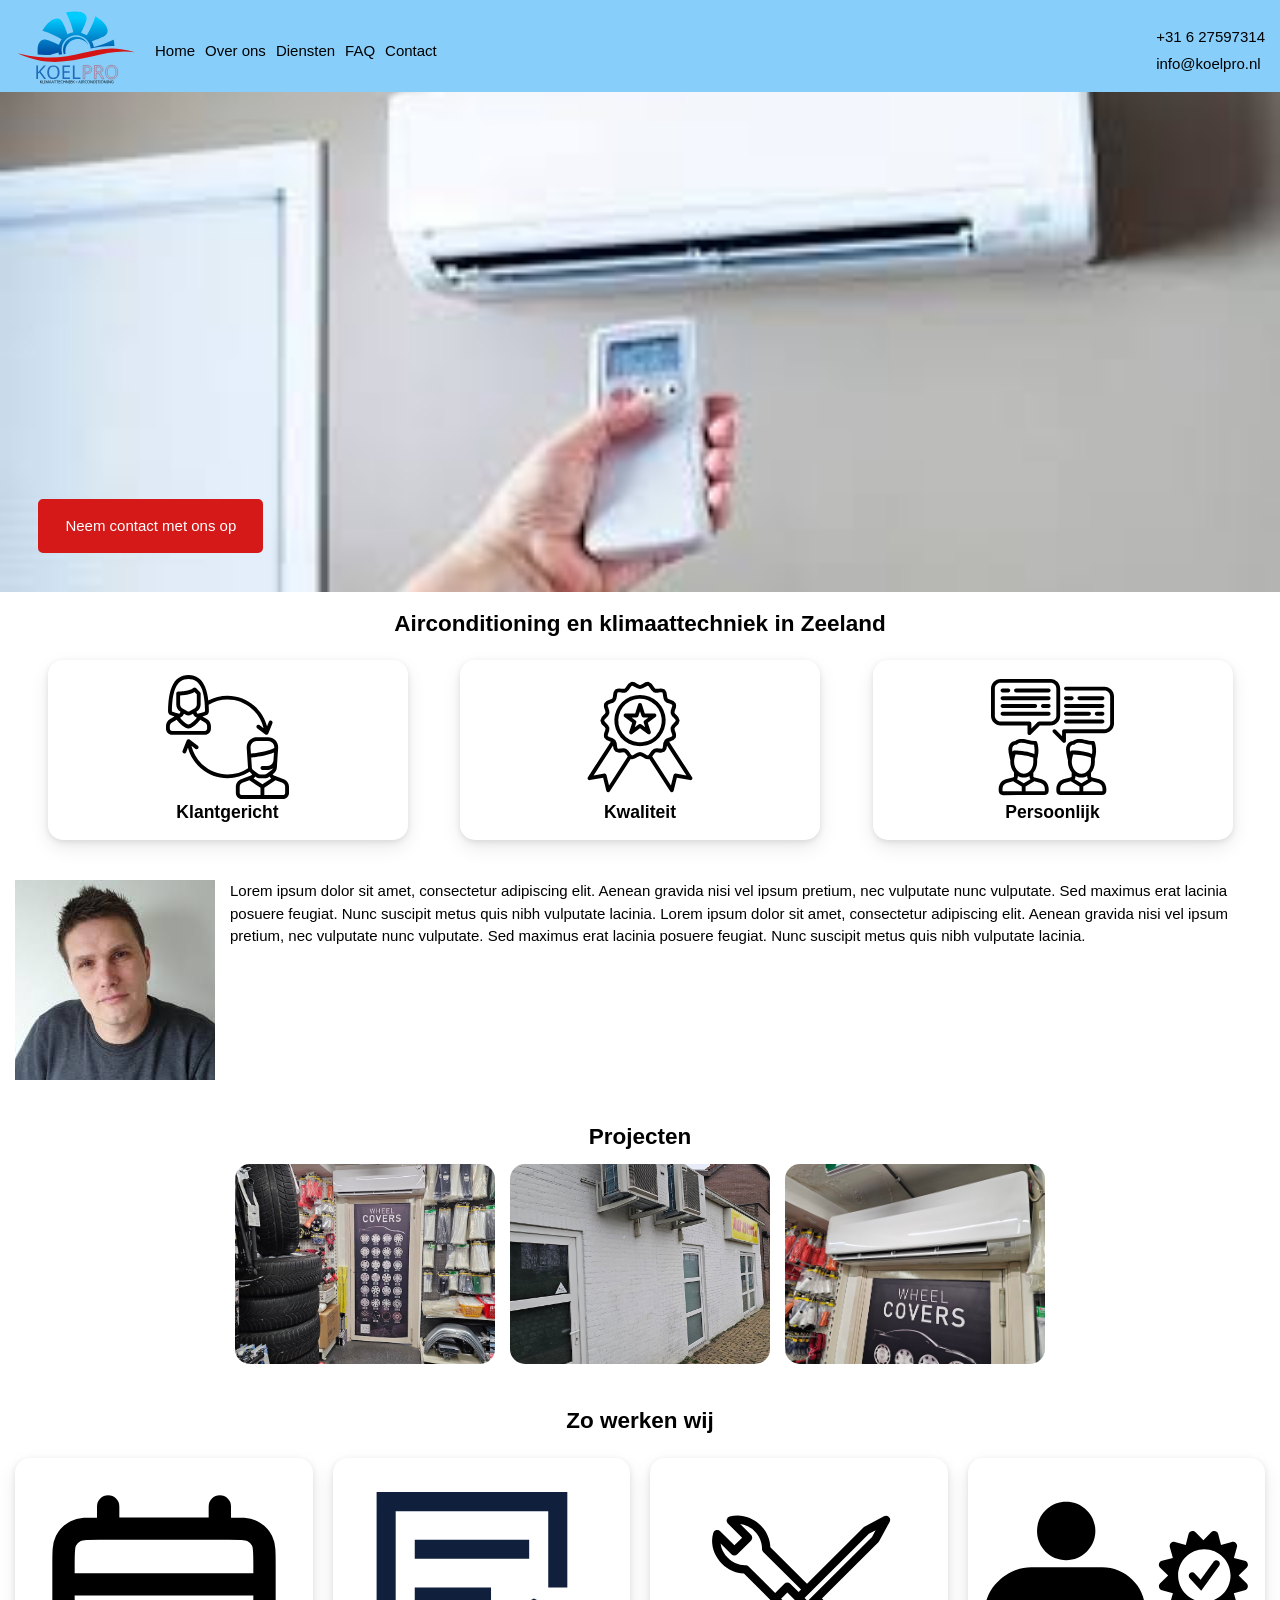
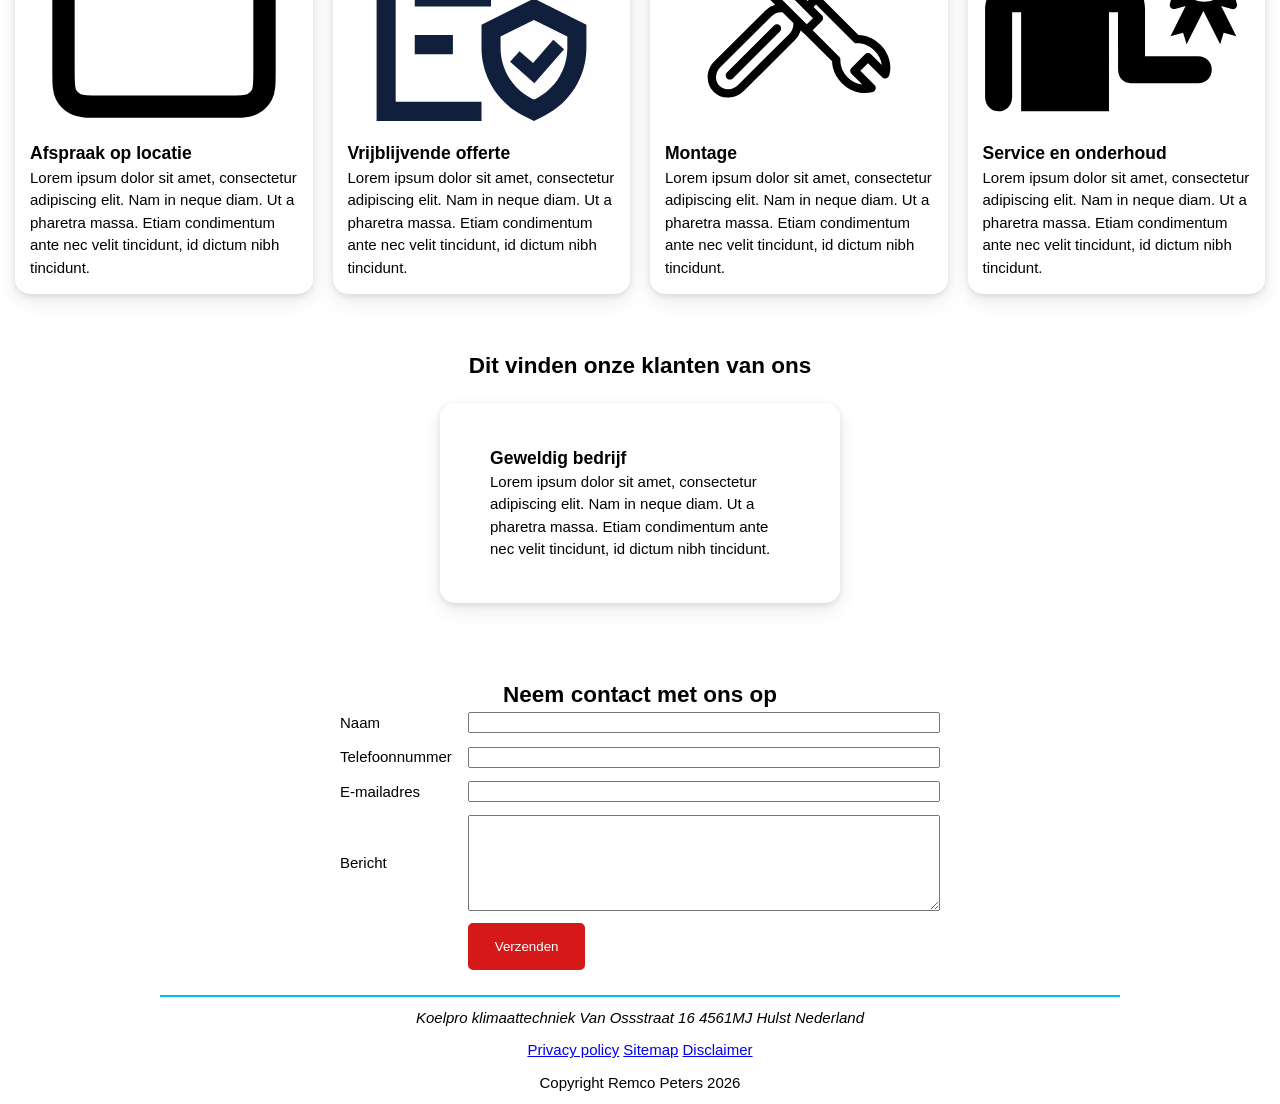
==== commit 6371973e: "adjusted werkwijze to match values cards" ====
--- a/index.html
+++ b/index.html
@@ -86,10 +86,10 @@
         </section>
 
         <section class="werkwijze section-padding">
-            <div>
                 <div class="werkwijze__title">
                     <h2>Zo werken wij</h2>
                 </div>
+                <div class="werkwijze__cardcontainer">
                     <div class="werkwijze__card card">
                         <img class="werkwijze__img" src="/images/afspraak.svg" alt="Icoon van een kalender">
                         <div class="werkwijze__tekst">
@@ -125,6 +125,7 @@
                             Ut a pharetra massa. Etiam condimentum ante nec velit tincidunt, id dictum nibh tincidunt.</p>
                         </div>
                     </div>
+                </div>
             </div>
         </section>
 
--- a/styles.css
+++ b/styles.css
@@ -279,10 +279,18 @@
 }
 
 .werkwijze {
+    background-color: var(--color-background);
+    display: flex;
+    flex-direction: column;
+    flex-wrap: wrap;
+    gap: 10px;
+}
+
+.werkwijze__cardcontainer {
     display: flex;
     flex-direction: row;
+    gap: 20px;
     justify-content: space-evenly;
-    gap: 20px;
 }
 
 .werkwijze__title {
@@ -291,12 +299,7 @@
 }
 
 .werkwijze__img {
-    /* width: 20%;
-    height: 92%;
-    object-fit:fill;
-    aspect-ratio: 1 / 1; */
     width: 100%;
-    height: 100%;
     flex: 1 1 auto;   
     min-height: 0;      
     min-width: 0;
@@ -304,15 +307,16 @@
 }
 
 .werkwijze__card {
-    /* height: 50vh;
-    width: auto;
-    display: flex;
-    flex-direction: row;
-    align-items: center;
-    gap: 15px; */
+    /* aspect-ratio: 1 / 1; */
+    display: flex;
+    flex-direction: column;
+    align-items: center;
+    /* flex: 1 1 0;
+    min-height: 0;
+    min-width: 0; */
     height: auto;
-    width: 30vh;
-    object-fit: contain;
+    /* width: 40vh; */
+    /* flex: 1; */
 }
 
 .reviews__title {
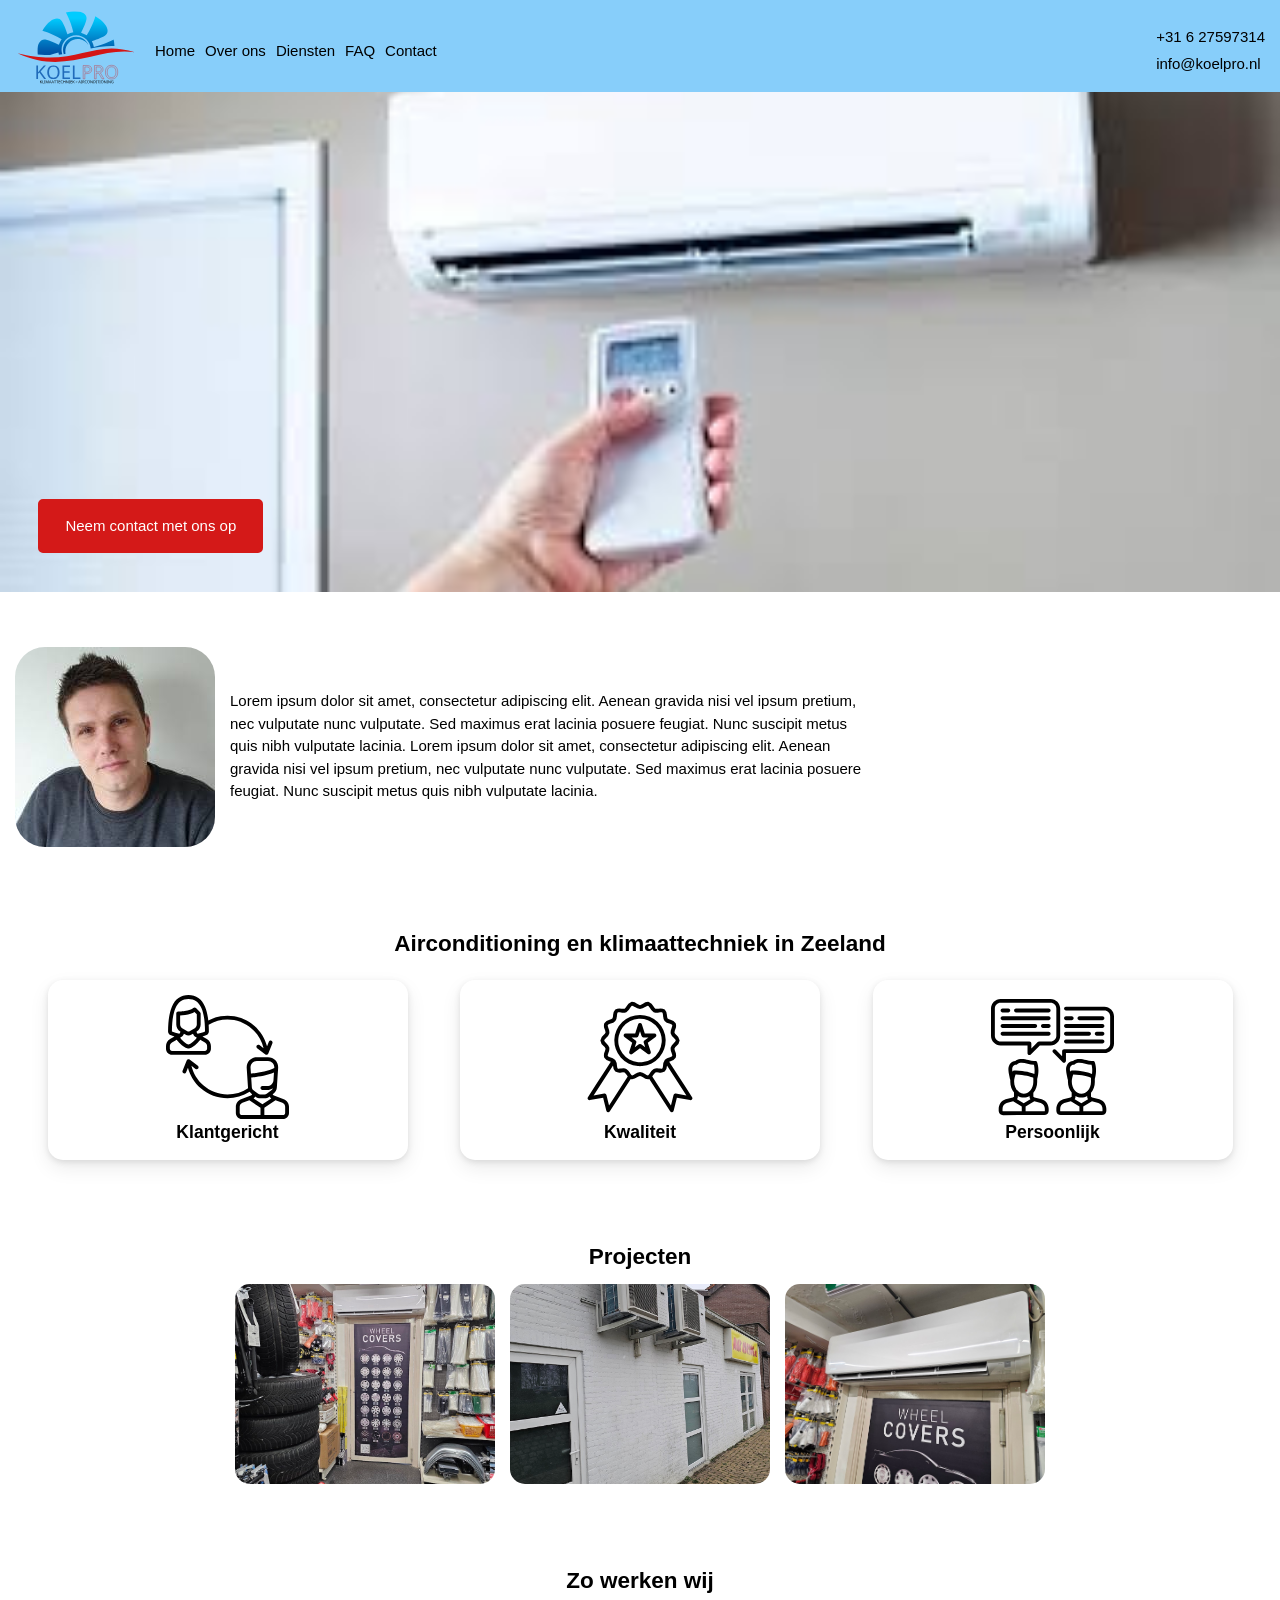
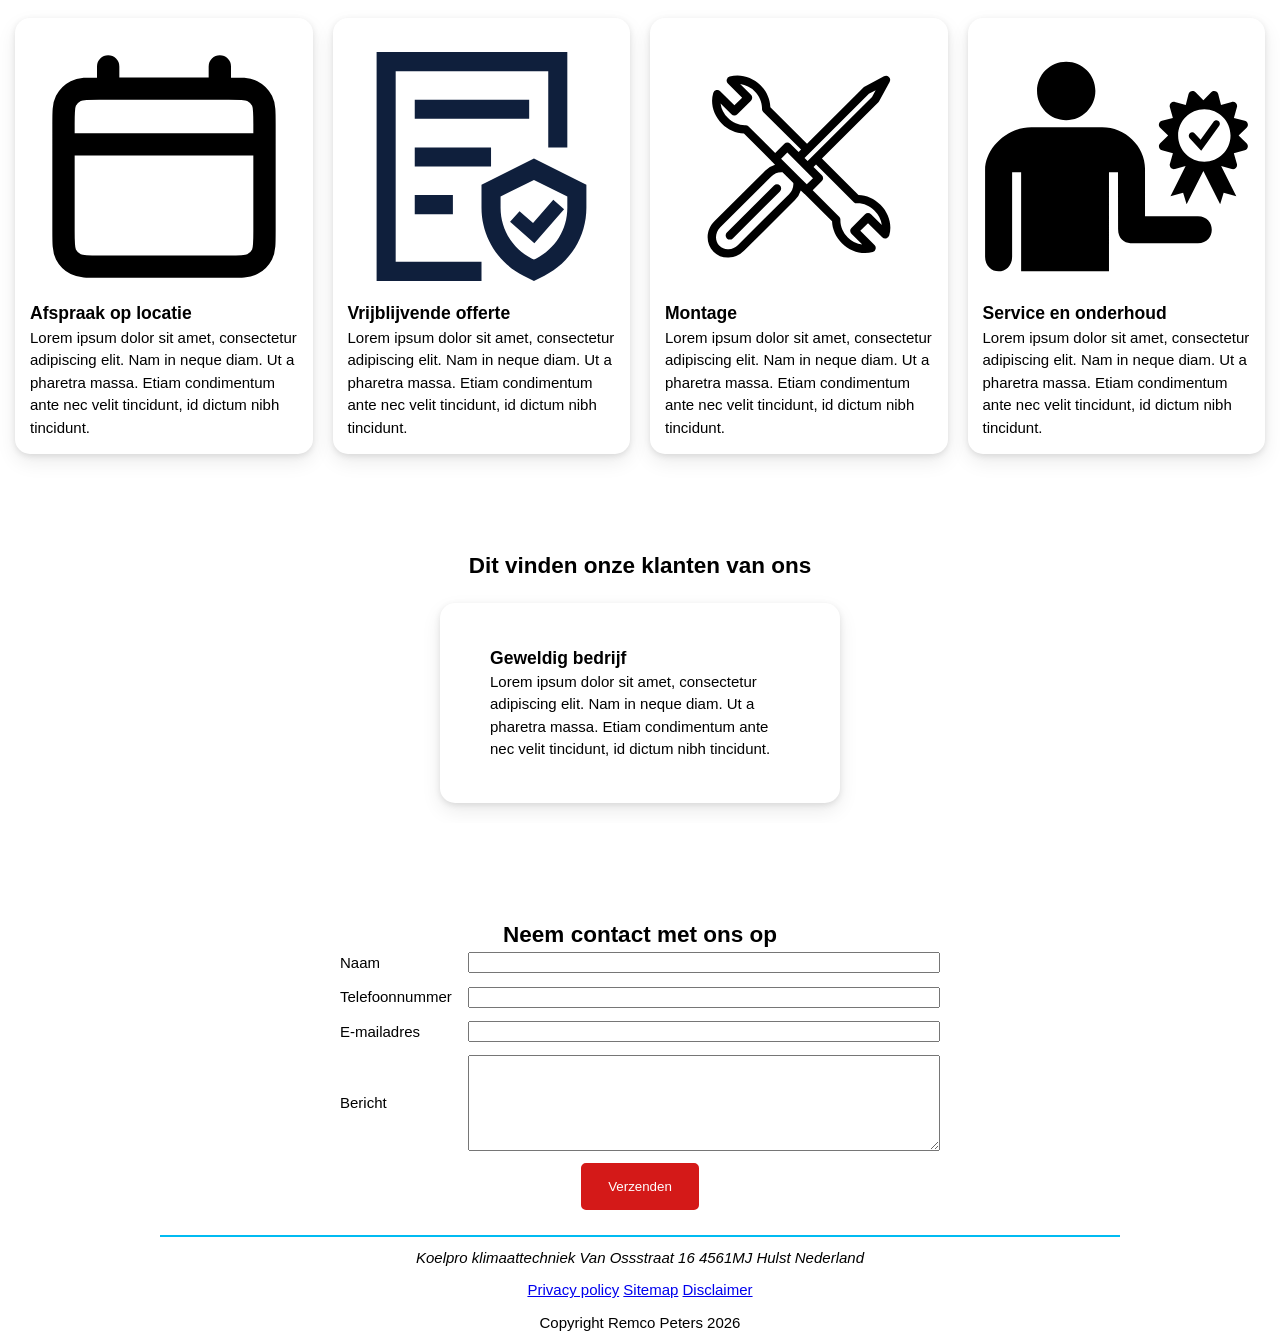
==== commit 2ce4af8a: "adjusted introduction text and image" ====
--- a/index.html
+++ b/index.html
@@ -40,6 +40,17 @@
             </div>
         </section>
 
+        <section class="introductie section-padding">
+                <div class="introductie__voorstellen">
+                    <img src="/images/eigenaar.jpeg" alt="Foto van eigenaar">
+                    <p class="introductie__tekst">Lorem ipsum dolor sit amet, consectetur adipiscing elit. Aenean gravida nisi vel ipsum pretium, 
+                    nec vulputate nunc vulputate. Sed maximus erat lacinia posuere feugiat. Nunc suscipit metus quis 
+                    nibh vulputate lacinia. Lorem ipsum dolor sit amet, consectetur adipiscing elit. Aenean gravida nisi vel ipsum pretium, 
+                    nec vulputate nunc vulputate. Sed maximus erat lacinia posuere feugiat. Nunc suscipit metus quis 
+                    nibh vulputate lacinia.</p>
+                </div>
+        </section>
+
         <section class="values section-padding">
             <div class="values__h2">
                 <h1>Airconditioning en klimaattechniek in Zeeland</h1>
@@ -61,17 +72,6 @@
                     <h3>Persoonlijk</h3>
                 </div>
             </div>
-        </section>
-        
-        <section class="introductie section-padding">
-                <div class="introductie__voorstellen">
-                    <img src="/images/eigenaar.jpeg" alt="Foto van eigenaar">
-                    <p>Lorem ipsum dolor sit amet, consectetur adipiscing elit. Aenean gravida nisi vel ipsum pretium, 
-                    nec vulputate nunc vulputate. Sed maximus erat lacinia posuere feugiat. Nunc suscipit metus quis 
-                    nibh vulputate lacinia. Lorem ipsum dolor sit amet, consectetur adipiscing elit. Aenean gravida nisi vel ipsum pretium, 
-                    nec vulputate nunc vulputate. Sed maximus erat lacinia posuere feugiat. Nunc suscipit metus quis 
-                    nibh vulputate lacinia.</p>
-                </div>
         </section>
 
         <section class="projects section-padding">
--- a/styles.css
+++ b/styles.css
@@ -45,7 +45,7 @@
 }
 
 .section-padding {
-    padding: 15px 15px 25px 15px;
+    padding: 55px 15px 25px 15px;
 }
 
 .sectiontitle-padding {
@@ -189,13 +189,22 @@
     background-color: var(--color-primary-white);
     display: flex;
     flex-wrap: nowrap;
-    flex-direction: column;
+    /* flex-direction: column; */
+}
+
+.introductie__voorstellen {
+    display: flex;
+    align-items: center;
 }
 
 .introductie img {
     float: left;
-    padding-right: 15px;
-    padding-bottom: 0px;
+    margin-right: 15px;
+    border-radius: 30px;
+}
+
+.introductie__tekst {
+    width: 50vw;
 }
 
 .values {
@@ -444,8 +453,9 @@
     box-sizing: border-box;
 }
 
-#contact button[type="submit"] {
-    grid-column: 2; /*knop start in dezelfde kolom als de velden */
+#contact .contactform__home button[type="submit"] {
+    grid-column: 1 / -1; /*knop start in dezelfde kolom als de velden */
+    justify-self: center;
 }
 
 .contact__text {
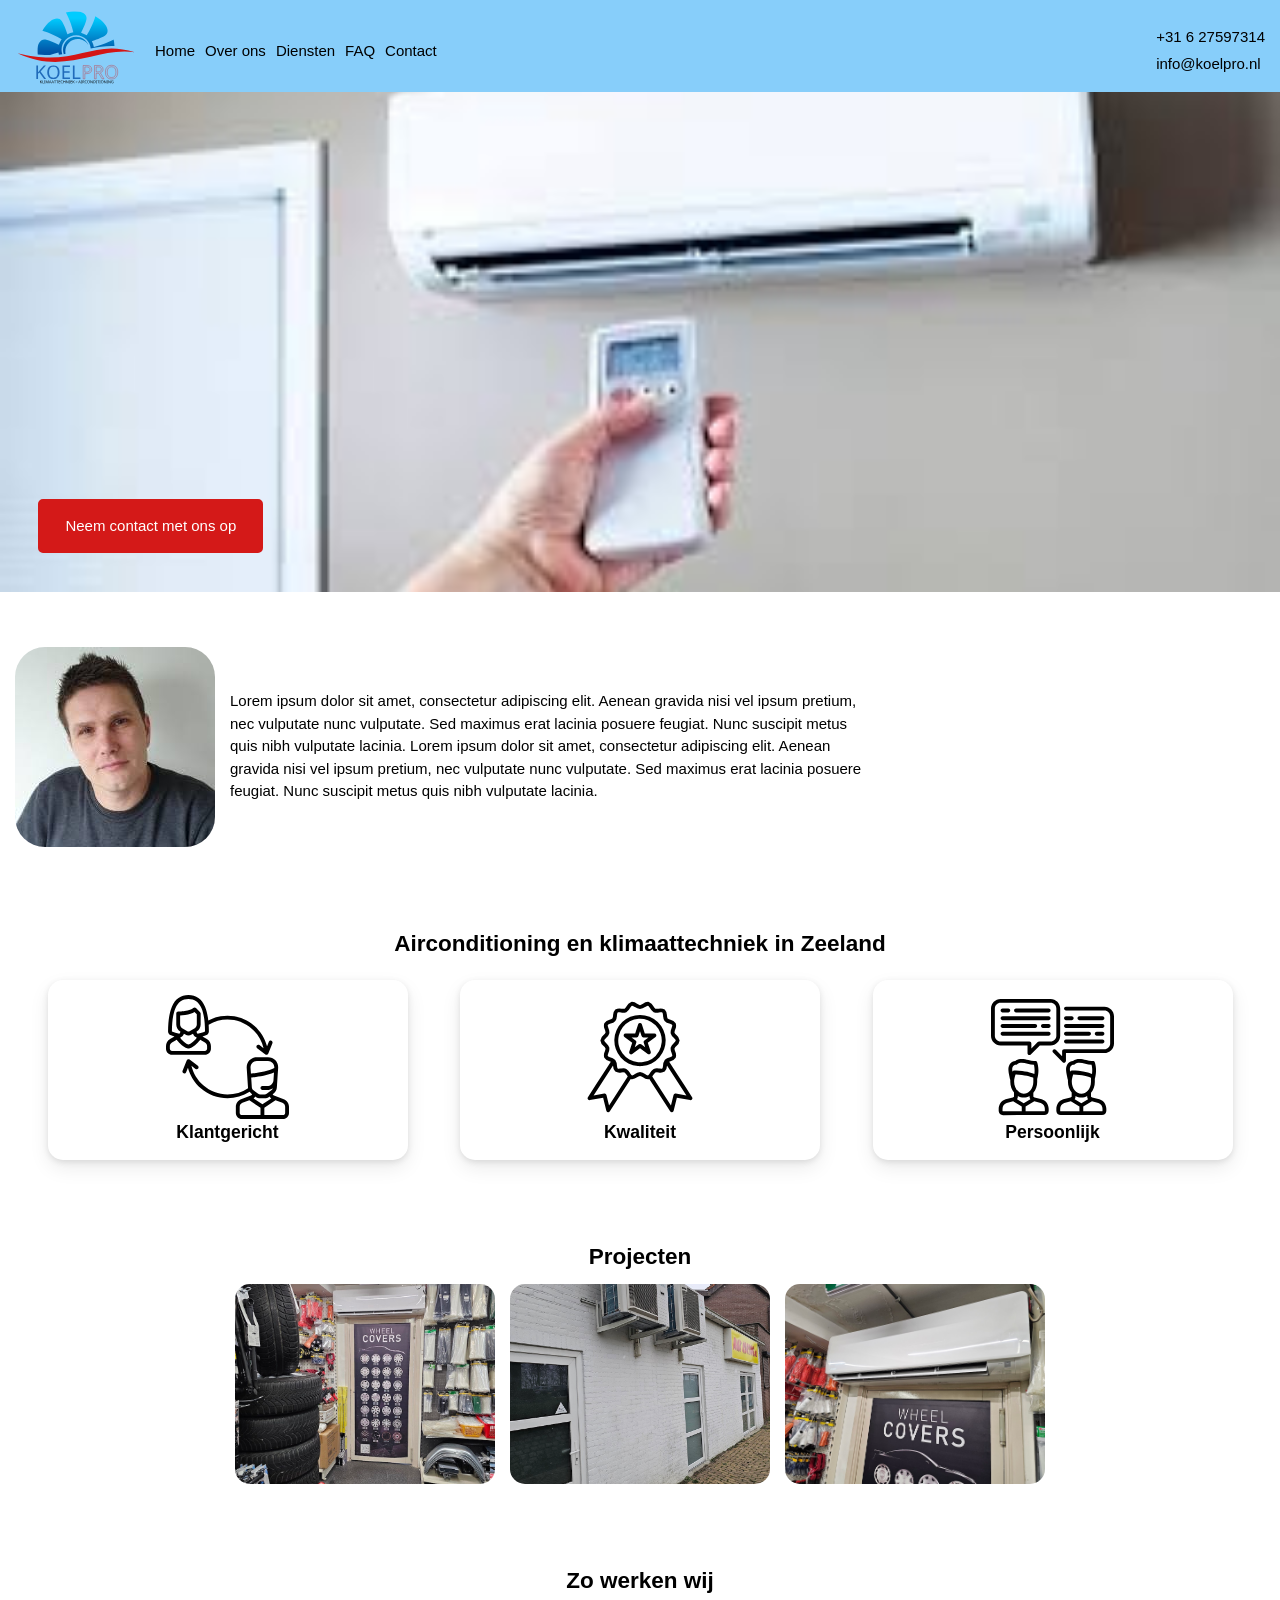
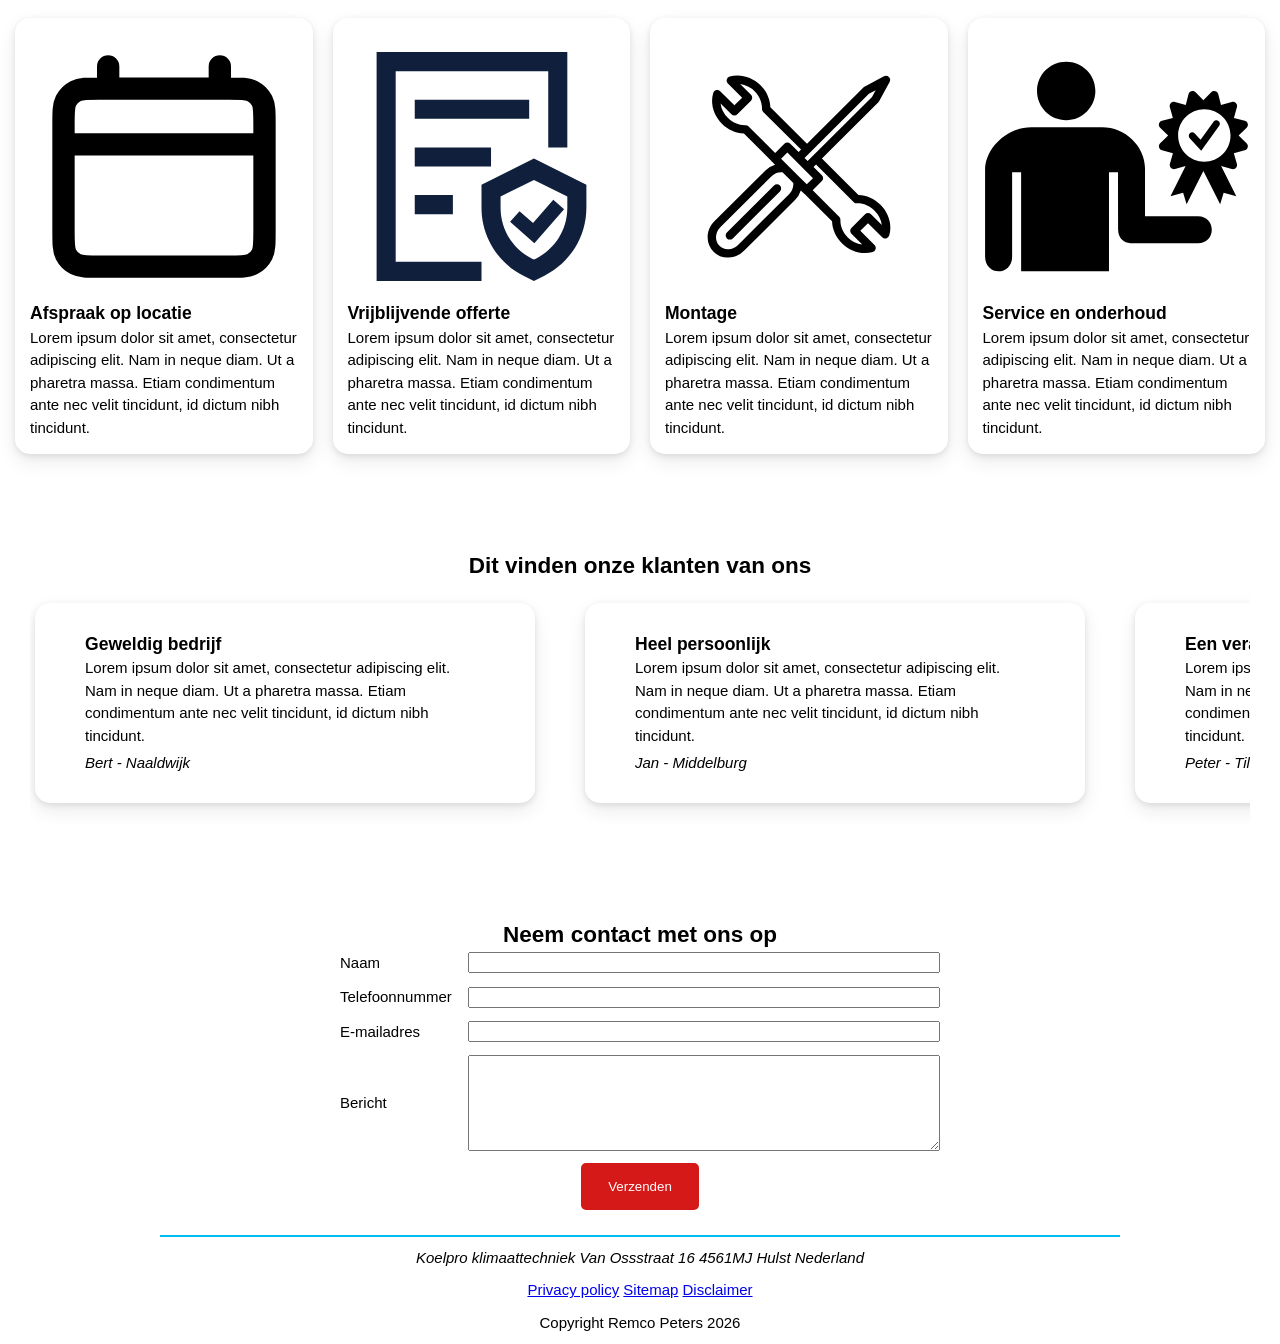
==== commit 7b5024f9: "adjusted review section" ====
--- a/index.html
+++ b/index.html
@@ -138,16 +138,25 @@
                     <h3>Geweldig bedrijf</h3>
                     <p>Lorem ipsum dolor sit amet, consectetur adipiscing elit. Nam in neque diam.
                     Ut a pharetra massa. Etiam condimentum ante nec velit tincidunt, id dictum nibh tincidunt.</p>
+                    <i>Bert - Naaldwijk</i>
                 </div>
                 <div class="card reviews__card">
                     <h3>Heel persoonlijk</h3>
                     <p>Lorem ipsum dolor sit amet, consectetur adipiscing elit. Nam in neque diam.
                     Ut a pharetra massa. Etiam condimentum ante nec velit tincidunt, id dictum nibh tincidunt.</p>
+                    <i>Jan - Middelburg</i>
                 </div>
                 <div class="card reviews__card">
                     <h3>Een verademing</h3>
                     <p>Lorem ipsum dolor sit amet, consectetur adipiscing elit. Nam in neque diam.
                     Ut a pharetra massa. Etiam condimentum ante nec velit tincidunt, id dictum nibh tincidunt.</p>
+                    <i>Peter - Tilburg</i>
+                </div>
+                <div class="card reviews__card">
+                    <h3>Geweldig bedrijf</h3>
+                    <p>Lorem ipsum dolor sit amet, consectetur adipiscing elit. Nam in neque diam.
+                    Ut a pharetra massa. Etiam condimentum ante nec velit tincidunt, id dictum nibh tincidunt.</p>
+                    <i>Familie Janssen - Vlissingen</i>
                 </div>
             </div>
         </section>
--- a/styles.css
+++ b/styles.css
@@ -346,13 +346,19 @@
     /* width: 100vw; */
     display: flex;
     flex-direction: row;
-    --card-width: min(85%, 400px);
-    gap: 0;                      /* was 15px */
+    --card-width: min(90%, 500px);
+    gap: 50px;                      
     padding-block: 10px;         /* voorkomt afgeknipte box-shadow */
     /* verwijder max-width en margin-inline uit mijn vorige voorstel */
     scrollbar-width: none;
     padding-bottom: 20px;
     scroll-marker-group: after;
+    padding-left: 5px;
+    padding-right: 5px;
+}
+
+.reviews__cards::-webkit-scrollbar {
+    display: none;
 }
 
 .reviews__card {
@@ -362,14 +368,18 @@
     flex-direction: column;
     justify-content: center;
     flex: 0 0 var(--card-width);
-    margin-inline: calc((100% - var(--card-width)) / 2);
+    /* margin-inline: calc((100% - var(--card-width)) / 2); */
     padding: 0 50px 0 50px;
     height: 200px;
 }
 
+.reviews__card i {
+    margin-top: 5px;
+}
+
 .reviews__cards::after {
     content: "";
-    flex: 0 0 calc((100% - var(--card-width)) / 2);
+    /* flex: 0 0 calc((100% - var(--card-width)) / 2); */
 }
 
 .reviews__card::scroll-marker {
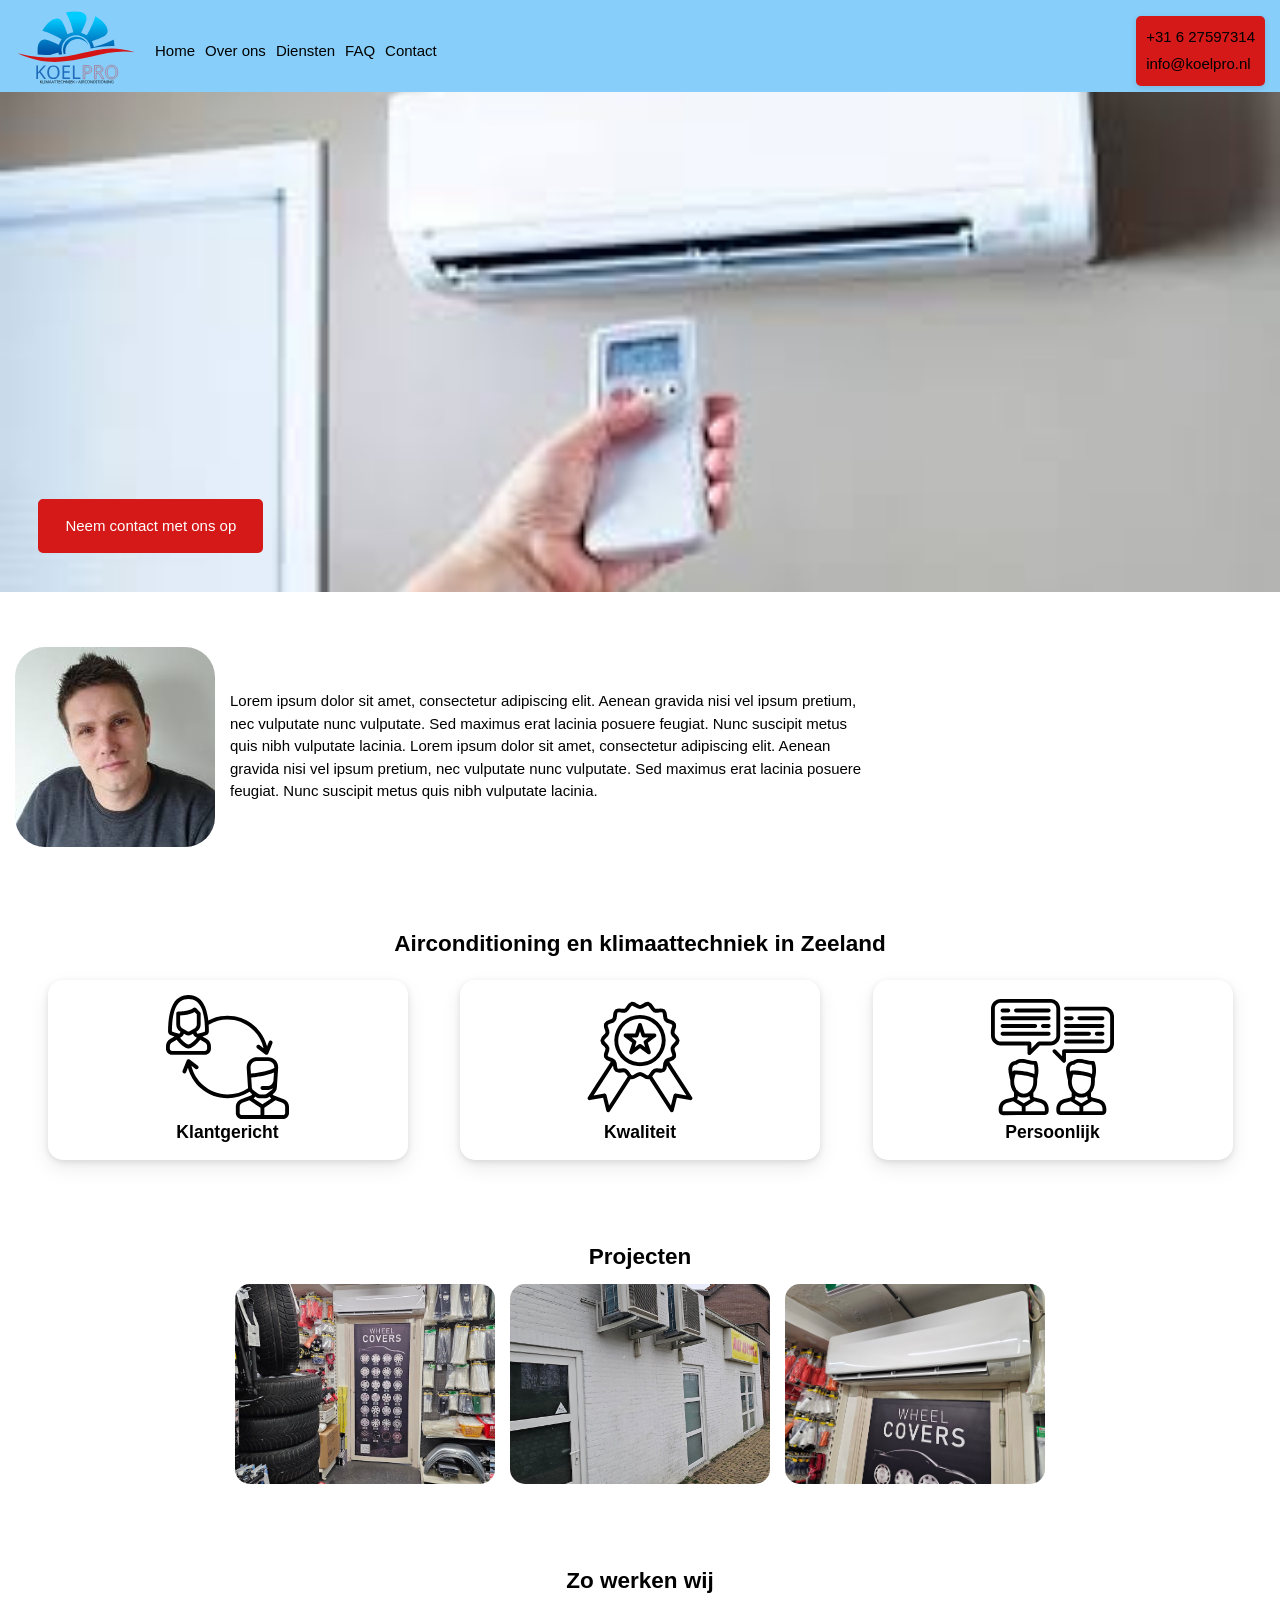
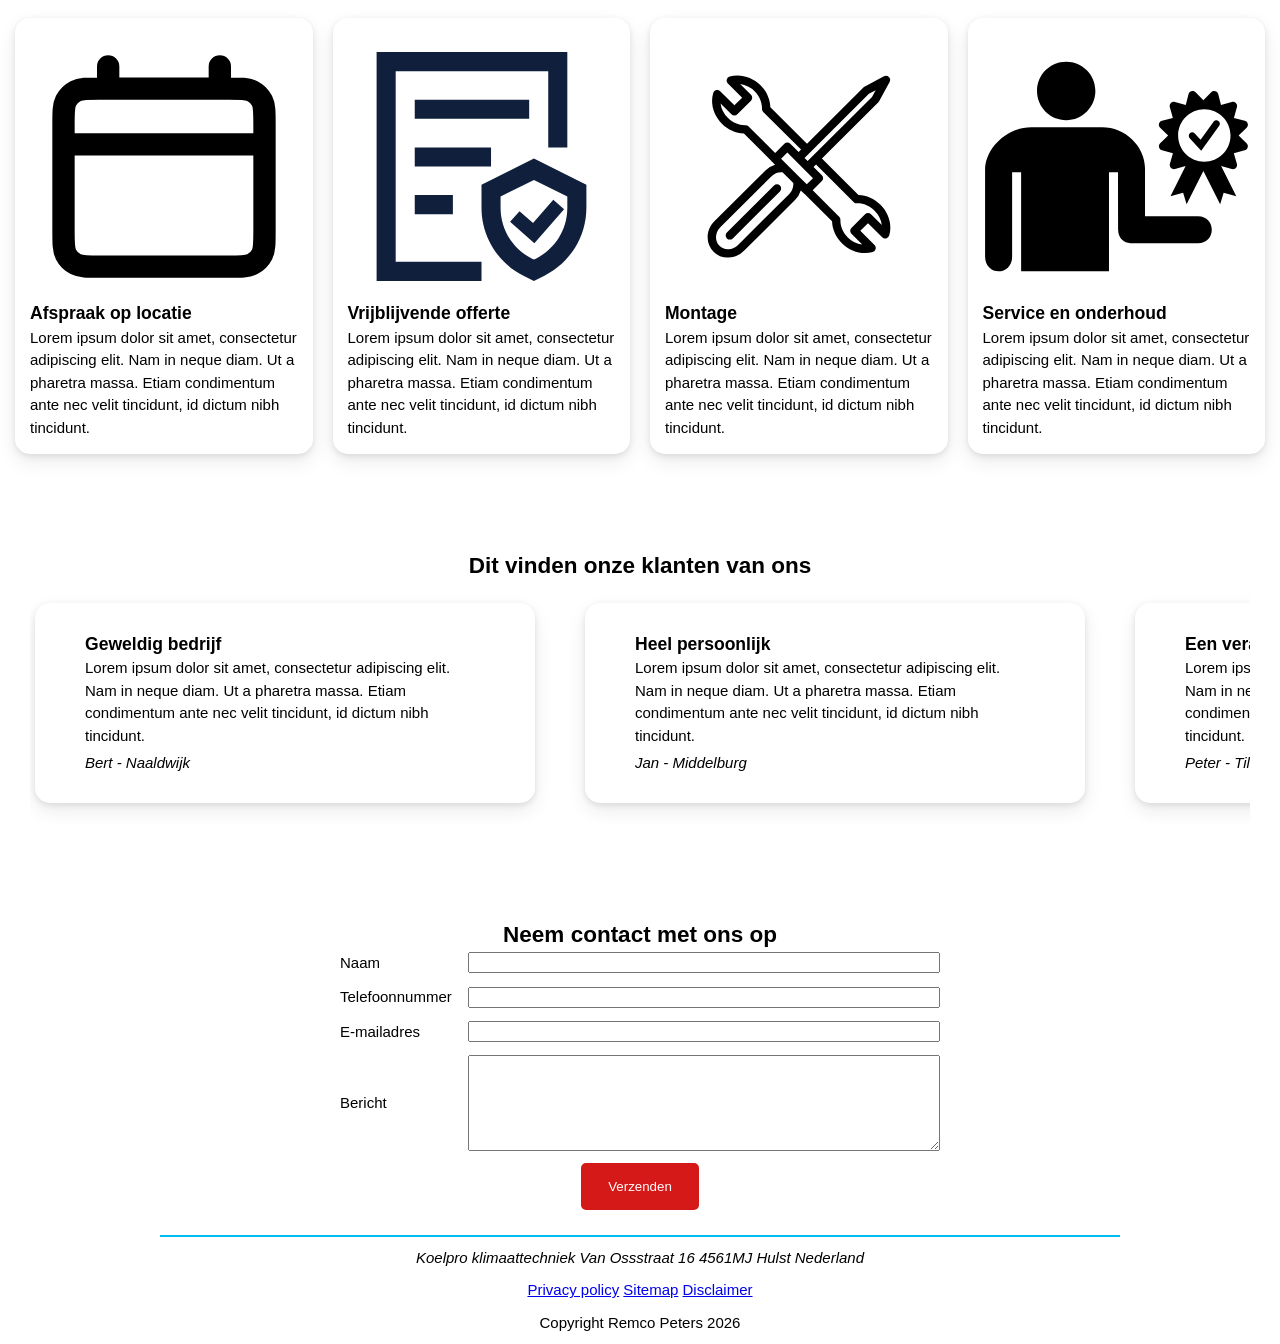
==== commit f28308a7: "adjusted pageheader contact" ====
--- a/index.html
+++ b/index.html
@@ -25,8 +25,8 @@
             </nav>
             <div class="pageheader__right">
                 <div class="pageheader__contact">
-                    <a class="pageheader__contactphone" href="tel:+31627597314">+31 6 27597314</a>
-                    <a class="pageheader__contactemail" href="mailto:info@koelpro.nl">info@koelpro.nl</a>
+                    <a class="pageheader__contactphone pageheader__text" href="tel:+31627597314">+31 6 27597314</a>
+                    <a class="pageheader__contactemail pageheader__text" href="mailto:info@koelpro.nl">info@koelpro.nl</a>
                 </div>
             </div>
         </div>
--- a/styles.css
+++ b/styles.css
@@ -114,6 +114,10 @@
     display: flex;
     flex-direction: column;
     gap: 5px;
+    background-color: var(--color-cta);
+    padding: 10px;
+    border-radius: 5px;
+    box-shadow: 0 2px 6px rgba(0,0,0,0.1);
 }
 
 .pageheader__nav {
@@ -122,12 +126,21 @@
     align-items: center;
     justify-content: center;
     margin-right: auto;
+}
+
+.pageheader__text {
+    color: white;
 }
 
 .pageheader__navitem {
     text-decoration: none;
     color: var(--color-text-base);
     padding: 5px;
+}
+
+.pageheader__navitem:hover {
+    text-decoration: underline;
+    color: var(--color-cta);
 }
 
 .pageheader__contactphone, .pageheader__contactemail {
